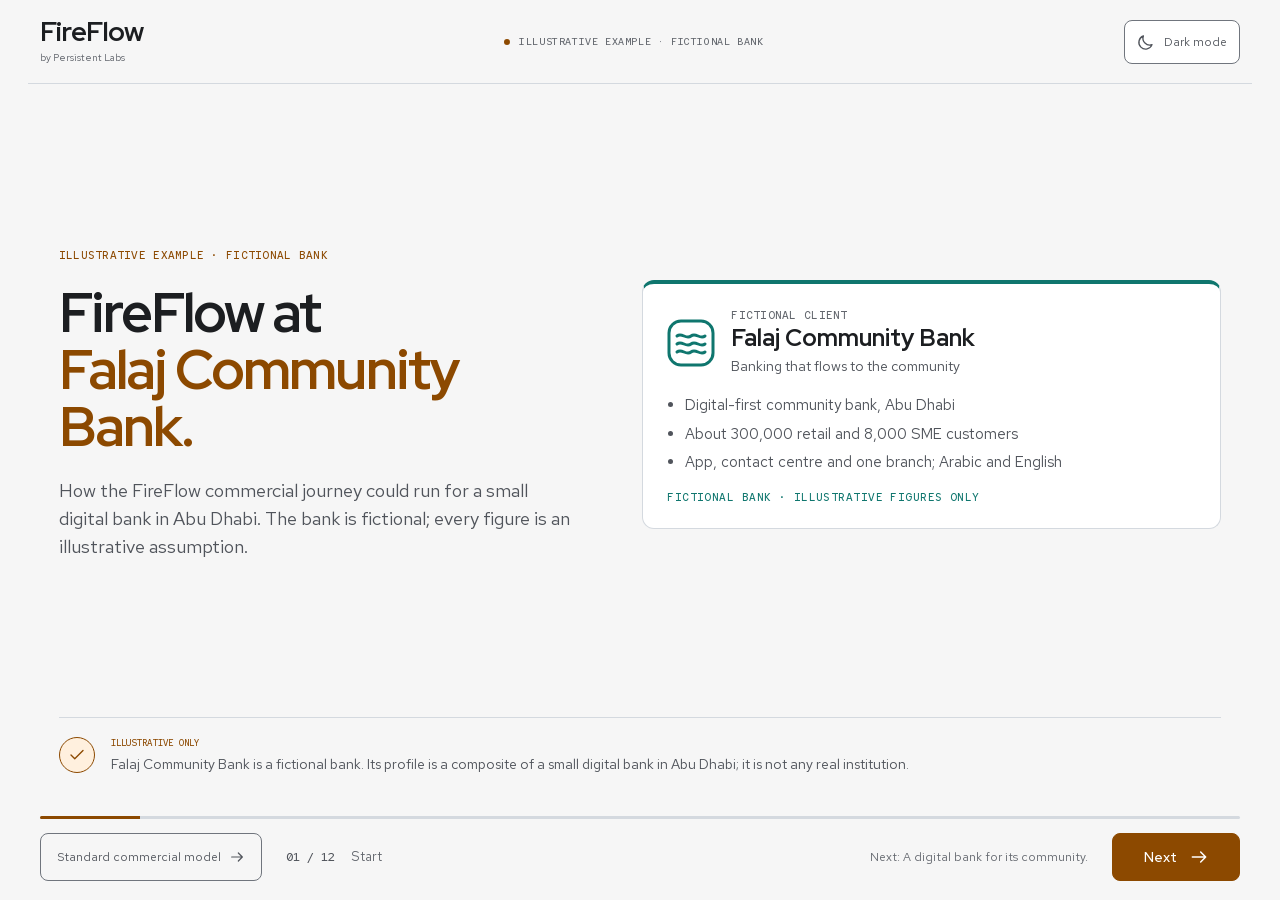
==== examples/falaj/index.html @ d9d565c1 "Add client-journey skill and fictional Falaj example - skills/fireflow-client-journey: builds a prop" ====
<!doctype html><html lang="en" data-theme="dark"><head><meta charset="utf-8"><meta name="viewport" content="width=device-width, initial-scale=1"><meta name="robots" content="noindex"><title>FireFlow | Illustrative example: Falaj Community Bank (fictional)</title><meta name="description" content="An illustrative FireFlow commercial journey for Falaj Community Bank, a fictional bank."><script>try{document.documentElement.dataset.theme=localStorage.getItem('fireflow-theme')||(matchMedia('(prefers-color-scheme:dark)').matches?'dark':'light')}catch(e){document.documentElement.dataset.theme='dark'}</script><style>@font-face{font-family:'Red Hat Text';src:url([data-uri]) format('woff2');font-weight:300 900;font-display:block}@font-face{font-family:'Red Hat Display';src:url([data-uri]) format('woff2');font-weight:300 900;font-display:block}@font-face{font-family:'Red Hat Mono';src:url([data-uri]) format('woff2');font-weight:300 900;font-display:block}/* ===========================================
   FIXED 16:9 STAGE: MANDATORY BASE STYLES
   Include this ENTIRE file in every presentation.
   Slides are authored at 1920×1080 and scaled as a whole.
   =========================================== */

/* 1. Lock the browser viewport */
html,
body {
    width: 100%;
    height: 100%;
    margin: 0;
    overflow: hidden;
    background: var(--stage-bg, #000);
}

/* 2. Full-window deck viewport */
.deck-viewport {
    position: fixed;
    inset: 0;
    overflow: hidden;
    background: var(--stage-bg, #000);
}

/* 3. Fixed 16:9 design canvas.
   JavaScript sets transform: translate(...) scale(...). */
.deck-stage {
    position: absolute;
    left: 0;
    top: 0;
    width: 1920px;
    height: 1080px;
    overflow: hidden;
    transform-origin: 0 0;
    background: var(--slide-bg, #fff);
}

/* 4. Slides stack inside the fixed stage.
   Content must be laid out at 1920×1080, not reflowed per device. */
.slide {
    position: absolute;
    inset: 0;
    width: 1920px;
    height: 1080px;
    overflow: hidden;
    display: block;
    visibility: hidden;
    opacity: 0;
    pointer-events: none;
    background: var(--slide-bg, #fff);
}

.slide.active,
.slide.visible {
    visibility: visible;
    opacity: 1;
    pointer-events: auto;
    z-index: 1;
}

/* 5. Keep media inside authored slide bounds */
img,
video,
canvas,
svg {
    max-width: 100%;
    max-height: 100%;
}

/* 6. Presentation chrome stays outside the slide design system */
.deck-controls {
    position: fixed;
    left: 50%;
    bottom: 22px;
    transform: translateX(-50%);
    z-index: 1000;
}

/* 7. Print one fixed-size slide per page */
@media print {
    html,
    body {
        width: 1920px;
        height: auto;
        overflow: visible;
        background: #fff;
    }

    .deck-viewport {
        position: static;
        overflow: visible;
        background: #fff;
    }

    .deck-stage {
        position: static;
        width: auto;
        height: auto;
        transform: none !important;
        background: none;
    }

    .slide {
        position: relative;
        display: block !important;
        visibility: visible !important;
        opacity: 1 !important;
        pointer-events: auto !important;
        width: 1920px;
        height: 1080px;
        break-after: page;
        page-break-after: always;
    }

    .slide:last-child {
        break-after: auto;
        page-break-after: auto;
    }

    .deck-controls {
        display: none !important;
    }
}

/* 8. Reduced motion */
@media (prefers-reduced-motion: reduce) {
    *,
    *::before,
    *::after {
        animation-duration: 0.01ms !important;
        transition-duration: 0.2s !important;
    }
}
/* === Brand tokens: FireFlow orange, Red Hat typography, quiet maker endorsement === */
:root{--bg:#1C1E21;--panel:#25292D;--text:#F6F6F6;--secondary:#CBCDD0;--muted:#A8ADB4;--border:#454B52;--control:#858B94;--orange:#FFB45B;--orange-bg:#3B2C20;--sky:#8ECFFB;--sky-bg:#202F3C;--mint:#A0E7D1;--mint-bg:#20372F;--violet:#D0BDF4;--violet-bg:#322A40;--gold:#FBD78E;--gold-bg:#383222;--accent:#F7931A;--accent-ink:#1C1E21;--stage-bg:var(--bg);--slide-bg:var(--bg);color-scheme:dark}
:root[data-theme=light]{--bg:#F6F6F6;--panel:#FFFFFF;--text:#1C1E21;--secondary:#50545B;--muted:#62666D;--border:#D4D9DF;--control:#70757D;--orange:#8C4900;--orange-bg:#FFF0DE;--sky:#215F8B;--sky-bg:#EAF4FB;--mint:#245D4C;--mint-bg:#E5F4ED;--violet:#6544A2;--violet-bg:#F1EBFA;--gold:#76580D;--gold-bg:#FFF5E6;--accent:#8C4900;--accent-ink:#FFFFFF;color-scheme:light}
.orange{--tone:var(--orange);--tint:var(--orange-bg)}.sky{--tone:var(--sky);--tint:var(--sky-bg)}.mint{--tone:var(--mint);--tint:var(--mint-bg)}.violet{--tone:var(--violet);--tint:var(--violet-bg)}.gold{--tone:var(--gold);--tint:var(--gold-bg)}
*{box-sizing:border-box}body{color:var(--text);font:400 18px/1.5 'Red Hat Text',sans-serif}button,a{-webkit-tap-highlight-color:transparent;touch-action:manipulation}button{font:inherit;cursor:pointer}button:disabled{cursor:default;opacity:.35}a{color:inherit;text-decoration:none}h1,p{margin:0}button:focus-visible,a:focus-visible{outline:3px solid var(--accent);outline-offset:4px}h1:focus{outline:none}h1{font:700 clamp(38px,4.3vw,68px)/1.04 'Red Hat Display';letter-spacing:-.035em}h1 em{font-style:normal;color:var(--tone)}.icon{width:24px;height:24px;fill:none;stroke:currentColor;stroke-width:1.8;stroke-linecap:round;stroke-linejoin:round;display:block;flex:none}
/* === Responsive stage: owner request overrides the skill's fixed 16:9 canvas.
   A portrait layout keeps mobile text readable; every screen still fits the viewport. === */
.deck-viewport{height:100vh;height:100dvh;display:grid;grid-template-rows:84px minmax(0,1fr) 92px;padding:0 max(28px,env(safe-area-inset-right)) 0 max(28px,env(safe-area-inset-left))}
.deck-stage{position:relative;width:100%;height:100%;max-width:1456px;justify-self:center;transform:none;background:var(--bg);overflow:hidden}
.slide{width:100%;height:100%;background:var(--bg);transition:opacity 180ms ease;overflow:hidden}
.slide-content{height:100%;padding:clamp(20px,3.8vh,44px) clamp(12px,2.4vw,38px);display:grid;grid-template-columns:1fr 1.12fr;grid-template-rows:minmax(0,1fr) auto;column-gap:clamp(30px,5.2vw,80px);row-gap:26px;align-items:center}
.copy,.visual{min-width:0}.eyebrow,.mini-label,.step-number,.service-number{font:500 11px/1.4 'Red Hat Mono';letter-spacing:.025em}.eyebrow{color:var(--tone);margin-bottom:20px}.lead{font-size:clamp(16px,1.45vw,21px);line-height:1.5;color:var(--secondary);margin-top:22px;max-width:530px}.visual{width:100%;display:flex;flex-direction:column;gap:22px}.mini-label{display:block;color:var(--muted)}
/* === Persistent presentation chrome: one primary action, clear position === */
.deck-header{width:100%;max-width:1456px;justify-self:center;display:flex;align-items:center;justify-content:space-between;gap:24px;border-bottom:1px solid var(--border);padding:0 12px}.brand{min-height:48px;display:flex;flex-direction:column;justify-content:center}.brand b{font:700 27px/1 'Red Hat Display';letter-spacing:-.03em}.brand span{font-size:10px;color:var(--muted);margin-top:5px}.header-centre{font:500 10px 'Red Hat Mono';letter-spacing:.06em;display:flex;align-items:center;gap:9px;color:var(--muted)}.draft-dot{width:6px;height:6px;border-radius:50%;background:var(--accent)}.theme-toggle{display:flex;gap:9px;align-items:center;justify-content:center;min-height:44px;padding:8px 12px;border:1px solid var(--control);border-radius:8px;background:var(--panel);color:var(--secondary);font-size:12px}.theme-toggle .icon{width:18px;height:18px}.deck-footer{max-width:1456px;width:100%;justify-self:center;align-self:stretch;padding:8px 12px max(12px,env(safe-area-inset-bottom))}.progress-track{width:100%;height:3px;background:var(--border);margin-bottom:14px;overflow:hidden;border-radius:2px}#progress-fill{display:block;height:100%;background:var(--accent);transition:width 180ms}.navigation{display:flex;align-items:center;gap:24px}.navigation button{display:flex;align-items:center;justify-content:center;gap:12px;min-height:48px;border-radius:8px;padding:10px 20px;font-size:14px;font-weight:500}.previous{border:1px solid var(--control);background:transparent;color:var(--secondary)}.previous .icon{transform:rotate(180deg);width:18px;height:18px}.next{border:1px solid var(--accent);background:var(--accent);color:var(--accent-ink);min-width:128px}.next .icon{width:20px;height:20px}.position{display:flex;align-items:center;gap:16px;white-space:nowrap}#position-number{font:500 12px 'Red Hat Mono';color:var(--secondary)}#chapter-name{font-size:13px;color:var(--muted)}.next-topic{margin-left:auto;color:var(--muted);font-size:12px}.gate-line{grid-column:1/-1;display:flex;align-items:center;gap:16px;border-top:1px solid var(--border);padding-top:19px}.gate-icon{width:36px;height:36px;display:grid;place-items:center;background:var(--tint);border:1px solid var(--tone);border-radius:50%;color:var(--tone);flex:none}.gate-icon .icon{width:18px;height:18px}.gate-line .mini-label{font-size:9px;color:var(--tone);margin-bottom:4px}.gate-line p{font-size:14px;line-height:1.45;color:var(--secondary)}
/* === Visual grammar: connected nodes, pricing, model routes and control gates === */
.route{display:flex;align-items:stretch;gap:0;width:100%}.flow-step{border:1px solid var(--tone);border-radius:8px;background:var(--tint);min-width:0;flex:1;padding:20px 16px;display:flex;flex-direction:column;justify-content:center;gap:9px}.step-number{color:var(--tone);font-size:10px}.step-number:empty{display:none}.flow-step b{font:700 20px/1.16 'Red Hat Display';letter-spacing:-.02em}.flow-step>span:last-child:not(.step-number){font-size:13px;line-height:1.4;color:var(--secondary)}.flow-arrow{display:flex;align-items:center;justify-content:center;width:28px;flex:none;color:var(--tone);padding:0 3px}.flow-arrow .icon{width:22px;height:22px}.workload-pair{display:flex;gap:24px;border-top:1px solid var(--border);margin-top:28px;padding-top:22px}.workload-pair p{flex:1;display:flex;flex-direction:column;gap:6px}.workload-pair b{color:var(--tone);font:500 14px 'Red Hat Mono'}.workload-pair span{font-size:14px;color:var(--secondary)}.price-panel{border:1px solid var(--tone);border-radius:16px;padding:28px;background:var(--tint)}.price-panel .mini-label{color:var(--tone)}.amount{font:700 clamp(38px,4.7vw,70px)/1.05 'Red Hat Display';letter-spacing:-.035em;color:var(--text);white-space:nowrap;margin:17px 0}.amount>span{font:400 18px 'Red Hat Text';letter-spacing:0;margin-left:4px;color:var(--secondary)}.price-detail{font-size:15px;color:var(--secondary);line-height:1.5;max-width:500px}.mini-flow .flow-step{background:var(--panel);border-color:var(--border);padding:14px 12px}.mini-flow .flow-step b{font-size:15px}.fee-note{border-left:3px solid var(--tone);padding-left:17px;display:flex;flex-direction:column;gap:7px}.fee-note b{font-size:17px;font-weight:500}.fee-note span{font-size:14px;color:var(--secondary);line-height:1.45}.control-list{display:grid;gap:12px}.control-list>div{display:flex;gap:20px;align-items:center;padding:20px 24px;border:1px solid var(--border);border-radius:8px;background:var(--panel)}.control-list .icon{width:30px;height:30px;color:var(--tone)}.control-list span{display:flex;flex-direction:column;gap:5px}.control-list b{font:700 22px/1.1 'Red Hat Display'}.control-list small{font-size:14px;color:var(--secondary)}.ownership-split{display:grid;grid-template-columns:1fr 1fr;gap:24px}.ownership-split p{font-size:14px;line-height:1.5;color:var(--secondary)}.ownership-split b{display:block;margin-bottom:5px;color:var(--text);font-weight:500}.model-route .flow-step{padding:16px}.model-route .flow-step b{font-size:19px}.model-choice{display:grid;grid-template-columns:1fr 1fr;gap:20px}.model-choice .price-panel{padding:24px}.model-choice .amount{font-size:74px}.choice-origin{display:flex;gap:10px;align-items:center;justify-content:center;color:var(--secondary);font-size:16px}.choice-origin .icon{color:var(--tone)}.invoice{display:grid;grid-template-columns:1fr auto 1fr;gap:20px;align-items:center;border:1px solid var(--border);background:var(--panel);border-radius:16px;padding:28px}.invoice>div{display:flex;flex-direction:column;gap:10px}.invoice span{font-size:14px;color:var(--secondary)}.invoice b{font:700 25px/1.15 'Red Hat Display'}.invoice .math-sign{font:400 30px 'Red Hat Mono';color:var(--tone)}.invoice .invoice-total{grid-column:1/-1;border-top:1px solid var(--border);padding-top:22px;color:var(--tone);display:flex;flex-direction:row;justify-content:space-between;gap:18px;align-items:center}.invoice-total b{font-size:21px}.visual-note{font-size:14px;color:var(--secondary);line-height:1.5}.formula{background:var(--tint);border:1px solid var(--tone);border-radius:16px;padding:24px 28px;display:flex;flex-direction:column;gap:14px}.formula>div{display:flex;align-items:center;gap:14px;font:400 17px/1.3 'Red Hat Mono'}.formula>div:first-child{justify-content:space-between;gap:16px}.formula b{font-weight:500}.formula>div>span{color:var(--tone)}.formula .formula-result{border-top:1px solid var(--tone);padding-top:17px;color:var(--tone)}.service-list{display:flex;flex-direction:column;gap:14px}.service-list>div{display:flex;align-items:flex-start;gap:18px;border:1px solid var(--border);border-radius:8px;padding:20px;background:var(--panel)}.service-number{color:var(--tone);padding-top:4px}.service-list p{display:flex;flex-direction:column;gap:6px}.service-list b{font:700 20px/1.1 'Red Hat Display'}.service-list p>span{font-size:14px;line-height:1.4;color:var(--secondary)}.return-path{display:flex;gap:10px;align-items:center;justify-content:center;color:var(--mint);margin-top:20px;font-size:13px}.return-path .icon{transform:rotate(180deg);width:18px;height:18px}
/* === Final screen: summary and clearly labelled full-document destinations === */
.summary-grid{display:grid;grid-template-columns:repeat(2,minmax(0,1fr));gap:14px}.summary-grid>div{min-width:0;border:1px solid var(--border);border-top:3px solid var(--tone);border-radius:8px;background:var(--panel);padding:20px;display:flex;flex-direction:column;gap:10px}.summary-grid>div>span{font:500 11px/1.3 'Red Hat Mono';color:var(--tone)}.summary-grid b{font:700 clamp(24px,2.55vw,40px)/1.05 'Red Hat Display';white-space:nowrap;letter-spacing:-.03em}.summary-grid small{font:400 12px/1.45 'Red Hat Text';color:var(--secondary);letter-spacing:0}.summary-grid b small{font-size:14px}.overview-links{display:flex;align-items:center;flex-wrap:wrap;gap:10px 18px}.overview-links a{display:flex;align-items:center;gap:8px;min-height:44px;font-size:12px;color:var(--secondary)}.overview-links .icon{width:17px;height:17px}.overview-links .primary-link{background:var(--accent);color:var(--accent-ink);padding:10px 16px;border-radius:8px;font-weight:500}.sr-only{position:absolute;width:1px;height:1px;clip-path:inset(50%);overflow:hidden;white-space:nowrap}.no-script{position:fixed;inset:0;background:var(--bg);z-index:100;display:grid;place-content:center;gap:20px;padding:24px}.no-script a{text-decoration:underline}
/* === Portrait phone/tablet layouts: same sequence, readable type, no scrolling === */
@media(max-width:1000px) and (orientation:portrait){
 .deck-viewport{grid-template-rows:66px minmax(0,1fr) 82px;padding-inline:20px}.deck-header{padding:0}.header-centre{display:none}.brand b{font-size:25px}.theme-toggle{width:44px;padding:10px}.theme-toggle span{display:none}.deck-footer{padding:8px 0 max(10px,env(safe-area-inset-bottom))}.navigation{gap:12px}.navigation button{min-height:46px;padding:9px 14px}.next{min-width:102px}.previous span{display:none}.previous{width:46px}.position{flex:1;justify-content:center;flex-direction:column;gap:2px}#position-number{font-size:11px}#chapter-name{font-size:11px}.next-topic{display:none}.progress-track{margin-bottom:10px}.slide-content{padding:24px 0 18px;grid-template-columns:1fr;grid-template-rows:auto minmax(0,1fr) auto;gap:18px;align-items:center}.copy{align-self:start}.eyebrow{font-size:10px;margin-bottom:12px}h1{font-size:clamp(31px,7.7vw,48px);line-height:1.06}.lead{font-size:15px;line-height:1.45;margin-top:14px;max-width:580px}.visual{gap:15px;align-self:center}.gate-line{padding-top:12px;gap:10px}.gate-icon{width:28px;height:28px}.gate-icon .icon{width:15px;height:15px}.gate-line .mini-label{font-size:8px;margin-bottom:3px}.gate-line p{font-size:11px;line-height:1.4}.flow-step{padding:16px 10px;gap:7px}.flow-step b{font-size:17px;line-height:1.1}.flow-step>span:last-child:not(.step-number){font-size:11px;line-height:1.4}.step-number{font-size:9px}.flow-arrow{width:20px;padding:0 1px}.flow-arrow .icon{width:18px;height:18px}.workload-pair{margin-top:18px;padding-top:15px;gap:20px}.workload-pair b{font-size:12px}.workload-pair span{font-size:12px}.price-panel{padding:22px;border-radius:12px}.price-panel .mini-label{font-size:10px}.amount{font-size:46px;margin:14px 0}.amount>span{font-size:15px}.price-detail{font-size:13px;line-height:1.45}.mini-flow .flow-step{padding:10px 8px}.mini-flow .flow-step b{font-size:12px}.fee-note{padding-left:12px;gap:5px}.fee-note b{font-size:14px}.fee-note span{font-size:12px}.control-list{gap:10px}.control-list>div{padding:15px 18px;gap:15px}.control-list .icon{width:24px;height:24px}.control-list b{font-size:19px}.control-list small{font-size:12px}.ownership-split{gap:18px}.ownership-split p{font-size:12px;line-height:1.4}.model-route .flow-step{padding:14px}.model-route .flow-step b{font-size:17px}.model-choice{gap:12px}.model-choice .price-panel{padding:20px 15px}.model-choice .amount{font-size:56px}.model-choice .price-detail{font-size:12px}.choice-origin{font-size:14px}.invoice{padding:20px;gap:16px}.invoice span{font-size:12px}.invoice b{font-size:21px}.invoice .invoice-total{padding-top:16px;gap:10px}.invoice-total b{font-size:17px}.visual-note{font-size:12px;line-height:1.45}.formula{padding:20px;gap:14px}.formula>div{font-size:14px;gap:10px}.formula .formula-result{padding-top:14px}.service-list{gap:10px}.service-list>div{padding:14px;gap:12px}.service-list b{font-size:17px}.service-list p>span{font-size:12px}.service-list p{gap:5px}.service-number{font-size:10px}.project-route .flow-step{padding:15px 9px}.project-route .flow-step b{font-size:15px}.return-path{font-size:11px;margin-top:14px;gap:8px}.summary-grid{gap:10px}.summary-grid>div{padding:14px;gap:7px}.summary-grid>div>span{font-size:9px}.summary-grid b{font-size:26px}.summary-grid small{font-size:10px}.summary-grid b small{font-size:11px}.overview-links{gap:4px 18px}.overview-links .primary-link{width:100%;justify-content:center}.overview-links>a{font-size:12px}.summary-slide .lead{font-size:14px}.summary-slide .visual{gap:12px}
}
/* === Small phones: reduce decoration and spacing, keep every core point visible === */
@media(max-width:1000px) and (orientation:portrait) and (max-height:700px){
 .deck-viewport{grid-template-rows:58px minmax(0,1fr) 74px;padding-inline:18px}.brand b{font-size:23px}.brand span{font-size:9px}.slide-content{padding:14px 0 12px;gap:12px}.eyebrow{font-size:9px;margin-bottom:8px}h1{font-size:32px}.lead{font-size:14px;margin-top:10px;line-height:1.4}.visual{gap:12px}.gate-line{padding-top:9px}.gate-icon{display:none}.gate-line p{font-size:10px}.navigation button{min-height:44px;padding:8px 12px}.previous{width:44px}.flow-step{padding:12px 9px;gap:6px}.flow-step b{font-size:15px}.flow-step>span:last-child:not(.step-number){font-size:10px}.workload-pair{margin-top:14px;padding-top:12px}.workload-pair span{font-size:11px}.price-panel{padding:16px}.amount{font-size:39px;margin:10px 0}.amount>span{font-size:13px}.price-detail{font-size:12px}.mini-flow .flow-step{padding:8px 6px}.mini-flow .flow-step b{font-size:11px}.control-list>div{padding:12px 14px}.control-list b{font-size:17px}.control-list small{font-size:11px}.ownership-split p{font-size:11px}.model-route .flow-step{padding:12px}.model-choice .price-panel{padding:16px 12px}.model-choice .amount{font-size:48px}.choice-origin{font-size:12px}.invoice{padding:16px}.invoice b{font-size:19px}.invoice-total b{font-size:16px}.formula{padding:16px;gap:10px}.formula>div{font-size:12px}.formula .formula-result{padding-top:12px}.visual-note{font-size:11px}.service-list{gap:8px}.service-list>div{padding:11px 12px;gap:10px}.service-list b{font-size:15px}.service-list p>span{font-size:11px}.project-route .flow-step{padding:12px 8px}.project-route .flow-step b{font-size:14px}.summary-grid>div{padding:11px;gap:6px}.summary-grid b{font-size:23px}.summary-grid small{font-size:9px}.summary-grid>div>span{font-size:8px}.summary-slide .lead{font-size:12px}.summary-slide .visual{gap:9px}.overview-links{gap:0 14px}.overview-links a{font-size:11px;min-height:44px}.overview-links .primary-link{min-height:44px;padding:8px 12px}.summary-slide .gate-line p{font-size:9px}
}
/* === Low-height laptops and landscape phones retain the side-by-side composition === */
@media(min-width:1001px) and (max-height:700px), (orientation:landscape) and (max-height:540px){
 .deck-viewport{grid-template-rows:64px minmax(0,1fr) 78px;padding-inline:24px}.slide-content{padding:18px 12px;column-gap:34px;row-gap:16px}h1{font-size:42px}.eyebrow{margin-bottom:13px;font-size:10px}.lead{font-size:16px;margin-top:16px}.visual{gap:16px}.flow-step{padding:15px 12px;gap:6px}.flow-step b{font-size:18px}.flow-step>span:last-child:not(.step-number){font-size:12px}.price-panel{padding:20px}.amount{font-size:52px;margin:14px 0}.price-detail{font-size:13px}.control-list>div{padding:15px 20px}.control-list b{font-size:19px}.service-list>div{padding:15px}.service-list b{font-size:18px}.service-list p>span{font-size:13px}.formula{padding:20px;gap:12px}.formula>div{font-size:15px}.summary-grid>div{padding:15px;gap:7px}.summary-grid b{font-size:29px}.summary-grid>div>span{font-size:10px}.summary-grid small{font-size:11px}.overview-links{gap:4px 16px}.gate-line{padding-top:13px}.gate-line p{font-size:12px}.gate-icon{width:28px;height:28px}.gate-icon .icon{width:15px;height:15px}.next-topic{font-size:11px}
}
@media(orientation:landscape) and (max-height:540px){
 .deck-viewport{grid-template-rows:50px minmax(0,1fr) 64px;padding-inline:20px}.deck-header{padding:0}.brand b{font-size:22px}.brand span{font-size:8px}.header-centre{font-size:8px}.theme-toggle{min-height:44px;padding:8px;font-size:11px}.slide-content{padding:12px 0;column-gap:24px;row-gap:8px;grid-template-columns:.9fr 1.1fr}.eyebrow{font-size:8px;margin-bottom:8px}h1{font-size:30px}.lead{font-size:13px;margin-top:10px;line-height:1.4}.visual{gap:10px}.gate-line{padding-top:8px;gap:8px}.gate-icon{display:none}.gate-line .mini-label{font-size:7px;margin-bottom:1px}.gate-line p{font-size:10px}.deck-footer{padding:4px 0 8px}.progress-track{margin-bottom:7px;height:2px}.navigation{gap:14px}.navigation button{min-height:44px;padding:8px 14px;font-size:12px}.next{min-width:100px}.position{gap:12px}#position-number{font-size:10px}#chapter-name{font-size:11px}.next-topic{display:none}.next{margin-left:auto}.flow-step{padding:10px 9px;gap:5px}.flow-step b{font-size:14px}.flow-step>span:last-child:not(.step-number){font-size:10px}.step-number{font-size:8px}.flow-arrow{width:20px}.flow-arrow .icon{width:18px;height:18px}.workload-pair{margin-top:12px;padding-top:10px;gap:12px}.workload-pair p{gap:3px}.workload-pair b{font-size:11px}.workload-pair span{font-size:11px}.price-panel{padding:14px}.price-panel .mini-label{font-size:8px}.amount{font-size:36px;margin:9px 0}.amount>span{font-size:12px}.price-detail{font-size:11px;line-height:1.35}.mini-flow .flow-step{padding:8px}.mini-flow .flow-step b{font-size:10px}.fee-note{padding-left:10px;gap:4px}.fee-note b{font-size:12px}.fee-note span{font-size:10px}.control-list{gap:7px}.control-list>div{padding:10px 14px;gap:12px}.control-list .icon{width:20px;height:20px}.control-list b{font-size:15px}.control-list span{gap:3px}.control-list small{font-size:10px}.ownership-split{gap:12px}.ownership-split p{font-size:10px;line-height:1.35}.ownership-split b{margin-bottom:3px}.model-route .flow-step{padding:10px}.model-route .flow-step b{font-size:13px}.model-choice{gap:12px}.model-choice .price-panel{padding:14px}.model-choice .amount{font-size:40px}.choice-origin{font-size:12px}.choice-origin .icon{width:18px;height:18px}.invoice{padding:14px;gap:12px}.invoice span{font-size:10px}.invoice b{font-size:18px}.invoice .invoice-total{padding-top:12px}.invoice-total b{font-size:14px}.visual-note{font-size:10px;line-height:1.4}.formula{padding:12px 16px;gap:8px}.formula>div{font-size:11px}.formula .formula-result{padding-top:9px}.service-list{gap:7px}.service-list>div{padding:10px 12px;gap:10px}.service-list p{gap:4px}.service-list b{font-size:14px}.service-list p>span{font-size:10px}.service-number{font-size:9px}.project-route .flow-step b{font-size:13px}.return-path{font-size:10px;margin-top:10px}.summary-grid{gap:8px}.summary-grid>div{padding:10px;gap:5px}.summary-grid>div>span{font-size:8px}.summary-grid b{font-size:23px}.summary-grid small{font-size:9px;line-height:1.35}.summary-grid b small{font-size:10px}.overview-links{gap:0 14px}.overview-links a{font-size:10px}.overview-links .primary-link{padding:8px 10px}.summary-slide .visual{gap:6px}.summary-slide .gate-line p{font-size:9px}
}
@media(prefers-reduced-motion:reduce){*,*:before,*:after{animation:none!important;transition:none!important}}
/* === Printing uses readable full slides; the final screen also links the one-page PDF === */
@media print{@page{size:landscape;margin:0}.deck-header,.deck-footer{display:none}.deck-viewport{display:block;height:auto;padding:0}.deck-stage{max-width:none;width:100%;height:auto;overflow:visible}.slide{width:1122px;height:793px;overflow:hidden;background:#F6F6F6;color:#1C1E21}.slide-content{padding:50px}*{-webkit-print-color-adjust:exact;print-color-adjust:exact}}

/* Final summary remains compact on small screens; repeated explanations stay in earlier screens and the full view. */
@media(max-width:1000px) and (orientation:portrait){.summary-grid b{font-size:23px}.summary-grid b small{display:block;font-size:10px;margin-top:3px}}
@media(max-width:1000px) and (orientation:portrait) and (max-height:700px){.summary-grid b{font-size:20px}.summary-slide .lead{display:none}.summary-slide .slide-content{padding:10px 0 8px;gap:8px}.summary-slide h1{font-size:28px}.summary-grid>div{padding:9px;gap:5px}.summary-grid>div>small{font-size:9px}.summary-grid b small{font-size:9px}.summary-slide .eyebrow{font-size:8px}.summary-slide .gate-line{padding-top:7px}}
@media(max-width:350px) and (orientation:portrait){.control-list{gap:8px}.control-list>div{padding:10px 12px}.control-list b{font-size:16px}.control-list small{font-size:10px}.service-list>div{padding:9px 10px}.service-list{gap:6px}.service-list b{font-size:14px}.service-list p>span{font-size:10px}.service-list p{gap:3px}#uio .price-panel{padding:13px}#uio .amount{font-size:34px;margin:8px 0}#uio .price-detail{font-size:11px}#uio .model-route .flow-step{padding:10px}#uio .model-route .flow-step b{font-size:14px}}
@media(orientation:landscape) and (max-height:540px){.summary-grid b{font-size:20px}.summary-grid>div>small{display:none}.summary-grid>div{padding:10px}.summary-grid b small{font-size:10px}.overview-links .primary-link{width:100%;justify-content:center}.summary-slide .visual{gap:4px}}
@media print{:root{--bg:#F6F6F6;--panel:#FFFFFF;--text:#1C1E21;--secondary:#50545B;--muted:#62666D;--border:#D4D9DF;--orange:#8C4900;--orange-bg:#FFF0DE;--sky:#215F8B;--sky-bg:#EAF4FB;--mint:#245D4C;--mint-bg:#E5F4ED;--violet:#6544A2;--violet-bg:#F1EBFA;--gold:#76580D;--gold-bg:#FFF5E6;--accent:#8C4900;--accent-ink:#FFFFFF}}

.next.restart{background:transparent;color:var(--secondary);border-color:var(--control)}
@media(max-width:1000px) and (orientation:portrait) and (max-height:600px){.summary-grid>div>small{display:none}}

@media(orientation:landscape) and (max-height:540px){.summary-grid>div{padding:7px 10px;gap:4px}}

/* Optional overview shortcut shares the first screen's navigation row. */
.skip-overview{display:none;align-items:center;justify-content:center;gap:8px;min-height:48px;padding:10px 16px;border:1px solid var(--control);border-radius:8px;color:var(--secondary);font-size:12px;white-space:nowrap}
.skip-overview .icon{width:16px;height:16px}
.is-start .skip-overview{display:inline-flex}.is-start #previous{display:none}
@media(max-width:1000px) and (orientation:portrait){.skip-overview{min-height:44px;padding:8px 10px;font-size:11px}.is-start .position{display:none}.is-start .next{margin-left:auto}}
@media(orientation:landscape) and (max-height:540px){.skip-overview{min-height:44px;padding:8px 12px;font-size:11px}}

/* Compare model prices on matching baselines; center the worked invoice. */
.model-choice .price-panel{display:grid;grid-template-rows:auto auto 1fr;text-align:center;align-items:center}
.model-choice .mini-label{min-height:2.8em;display:flex;align-items:center;justify-content:center}
.model-choice .price-detail{align-self:start;margin-inline:auto}
.invoice{grid-template-columns:minmax(0,1fr) auto minmax(0,1fr);text-align:center}
.invoice>div:not(.invoice-total){align-self:stretch;align-items:center;justify-content:flex-end}
.invoice .math-sign{justify-self:center}
.invoice .invoice-total{flex-direction:column;justify-content:center;gap:8px}
.invoice .invoice-total b{font-size:32px}
@media(max-width:1000px) and (orientation:portrait){.invoice .invoice-total b{font-size:28px}}
@media(orientation:landscape) and (max-height:540px){.invoice .invoice-total{gap:4px}.invoice .invoice-total b{font-size:22px}}
@media(max-width:1000px) and (orientation:portrait) and (max-height:600px){
 #bpo .choice-origin{display:none}
 #bpo .model-choice .price-panel{padding:12px 10px}
 #bpo .model-choice .amount{margin:8px 0}
 #billing .slide-content{gap:8px}
 #billing .invoice{padding:12px;gap:10px}
 #billing .invoice>div:not(.invoice-total){gap:6px}
 #billing .invoice .invoice-total{flex-direction:row;gap:12px;padding-top:10px}
 #billing .invoice .invoice-total b{font-size:24px}
}
:root,[data-theme="light"]{--client:#0F766E}[data-theme="dark"]{--client:#5EEAD4}
.client-card{border:1px solid var(--border);border-top:4px solid var(--client);border-radius:12px;background:var(--panel);padding:24px;display:flex;flex-direction:column;gap:16px}
.client-head{display:flex;gap:16px;align-items:center}
.client-mark{width:48px;height:48px;color:var(--client);flex:none}
.client-logo{display:flex;align-items:center;flex:0 0 auto}
.client-logo img{display:block;height:44px;width:auto;max-width:220px;object-fit:contain}
.client-logo.plate{background:#fff;border-radius:8px;padding:6px 10px}
.client-head:has(.client-logo){flex-wrap:wrap}
[data-theme="dark"] .logo-on-light,[data-theme="light"] .logo-on-dark{display:none}
.client-head b{display:block;font:700 24px/1.15 'Red Hat Display';color:var(--text)}
.client-tagline{font-size:14px;color:var(--secondary)}
.client-card ul{margin:0;padding-left:18px;display:grid;gap:6px;font-size:15px;color:var(--secondary)}
.client-flag{font:500 11px/1.3 'Red Hat Mono';letter-spacing:.04em;text-transform:uppercase;color:var(--client)}
.service-list p{flex:1;min-width:0}.service-list p>span.addon-head{display:flex;flex-wrap:wrap;justify-content:space-between;align-items:baseline;gap:4px 12px;color:inherit}
.addon-rate{font:500 11px/1.3 'Red Hat Mono';color:var(--tone);white-space:nowrap}
#addons .service-list{gap:10px}#addons .service-list>div{padding:13px 18px}#addons .service-list p{gap:4px}
@media(max-width:1000px) and (orientation:portrait){#addons .service-list>div{padding:10px 12px}#addons .service-list{gap:8px}}
@media(min-width:1001px) and (max-height:800px){#addons .service-list>div{padding:10px 16px}#addons .service-list p>span:not(.addon-head){font-size:13px}}
.cost-table{width:100%;border-collapse:collapse;background:var(--panel);border:1px solid var(--border);border-radius:8px;overflow:hidden;font-size:15px}
.cost-table th,.cost-table td{padding:12px 14px;text-align:right;border-bottom:1px solid var(--border);color:var(--text)}
.cost-table th:first-child{text-align:left}
.cost-table thead th{font:500 11px/1.3 'Red Hat Mono';text-transform:uppercase;color:var(--secondary)}
.cost-table tbody th{font-weight:500}
.cost-table tfoot th,.cost-table tfoot td{font-weight:700;border-bottom:0}
.example-flag{color:var(--client)}
@media(max-width:1000px) and (orientation:portrait){
 .client-card{padding:16px;gap:10px}.client-head b{font-size:19px}.client-card ul{font-size:13px}
 .cost-table{font-size:12px}.cost-table th,.cost-table td{padding:8px 6px}
}
@media(max-width:350px) and (orientation:portrait){.cost-table{font-size:11px}.cost-table th,.cost-table td{padding:6px 4px}}
@media(max-width:1000px) and (orientation:portrait) and (max-height:700px){
 .client-logo img{height:34px;max-width:170px}
 .client-card{padding:12px;gap:8px}.client-mark{width:36px;height:36px}.client-head b{font-size:17px}.client-card ul{font-size:11px;gap:3px}
 #addons .service-list p>span:not(.addon-head){display:none}#addons .service-list>div{padding:9px 12px}#addons .addon-rate{font-size:10px}
 .cost-table th,.cost-table td{padding:6px 5px}
}
@media(max-width:1000px) and (orientation:portrait) and (max-height:600px){
 .client-card ul,.client-tagline{display:none}#intro .lead{font-size:13px}
 .lead{font-size:13px;margin-top:8px}h1{font-size:29px}
 .control-list>div{padding:9px 12px;gap:14px}.control-list .icon{width:24px;height:24px}.control-list b{font-size:15px}.control-list small{font-size:10px}
 #operate .ownership-split{display:none}
 .cost-table th:nth-child(2),.cost-table td:nth-child(2){display:none}
 #use-cases .service-list p>span{font-size:10px}
}
@media(orientation:landscape) and (max-height:540px){
 .client-logo img{height:28px;max-width:150px}
 .client-card{padding:10px;gap:6px}.client-card ul,.client-tagline{display:none}.client-mark{width:32px;height:32px}.client-head b{font-size:16px}
 .cost-table{font-size:11px}.cost-table th,.cost-table td{padding:4px 8px}.cost-table th:nth-child(2),.cost-table td:nth-child(2){display:none}
 .service-list p>span:not(.addon-head),.control-list small{display:none}.service-list>div,.control-list>div{padding:8px 12px}#addons .addon-rate{font-size:10px}#addons .service-list{gap:5px}#addons .service-list>div{padding:5px 12px}#addons .service-list b{font-size:14px}
 #operate .ownership-split{display:none}
}
@media(orientation:landscape) and (max-height:360px){
 .lead,.fee-note span,.price-detail,.client-flag{display:none}h1{font-size:24px}.eyebrow{margin-bottom:4px}
 .amount{font-size:30px;margin:4px 0}.price-panel{padding:10px 14px}.fee-note{padding-top:4px}
 .flow-step{padding:6px 8px}.flow-step>span:last-child:not(.step-number){display:none}
 .summary-grid>div{padding:7px;gap:3px}.summary-grid b{font-size:18px}.summary-grid small{display:none}
 .overview-links a{min-height:36px}.cost-table th,.cost-table td{padding:3px 8px}
 .service-list{gap:6px}.service-list>div{padding:6px 10px}.service-list b{font-size:14px}
 .cost-table thead{display:none}#addons .service-list{gap:3px}#addons .service-list>div{padding:3px 10px}#addons .service-list b{font-size:12px}#addons .addon-rate{font-size:9px}
 #year-one .overview-links{display:none}.summary-grid b{font-size:16px}
}
</style></head><body><svg xmlns="http://www.w3.org/2000/svg" style="position:absolute;width:0;height:0;overflow:hidden" aria-hidden="true"><defs>
<symbol id="arrow" viewBox="0 0 24 24"><path d="M4 12h16m-6-6 6 6-6 6"/></symbol>
<symbol id="sun" viewBox="0 0 24 24"><circle cx="12" cy="12" r="4"/><path d="M12 2v2m0 16v2M2 12h2m16 0h2M5 5l1.5 1.5m11 11L19 19M5 19l1.5-1.5m11-11L19 5"/></symbol>
<symbol id="moon" viewBox="0 0 24 24"><path d="M20 15.5A9 9 0 0 1 8.5 4 9 9 0 1 0 20 15.5Z"/></symbol>
<symbol id="download" viewBox="0 0 24 24"><path d="M12 3v12m-5-5 5 5 5-5M4 16v5h16v-5"/></symbol>
<symbol id="message" viewBox="0 0 24 24"><path d="M4 4h16v12H9l-5 4V4Z"/><path d="M8 8h8m-8 4h5"/></symbol>
<symbol id="layers" viewBox="0 0 24 24"><path d="m12 3 9 5-9 5-9-5 9-5Zm-9 9 9 5 9-5m-18 5 9 5 9-5"/></symbol>
<symbol id="connect" viewBox="0 0 24 24"><rect x="2" y="3" width="7" height="7" rx="1"/><rect x="15" y="14" width="7" height="7" rx="1"/><path d="M9 6h6a3 3 0 0 1 3 3v5M6 10v5a3 3 0 0 0 3 3h6"/></symbol>
<symbol id="shield" viewBox="0 0 24 24"><path d="m12 2 8 3v6c0 5-4 9-8 11-4-2-8-6-8-11V5l8-3Z"/><path d="m8 12 3 3 5-6"/></symbol>
<symbol id="launch" viewBox="0 0 24 24"><path d="M14 4h6v6m0-6L9 15M10 4H4v16h16v-6"/></symbol>
<symbol id="activity" viewBox="0 0 24 24"><path d="M2 12h5l3-8 4 16 3-8h5"/></symbol>
<symbol id="branch" viewBox="0 0 24 24"><path d="M7 5v10a4 4 0 0 0 4 4h6M7 10h6a4 4 0 0 0 4-4"/><circle cx="7" cy="4" r="2"/><circle cx="17" cy="4" r="2"/><circle cx="18" cy="19" r="2"/></symbol>
<symbol id="scope" viewBox="0 0 24 24"><path d="M8 3H3v5m13-5h5v5M3 16v5h5m13-5v5h-5"/><circle cx="12" cy="12" r="4"/></symbol>
<symbol id="code" viewBox="0 0 24 24"><path d="m8 6-6 6 6 6m8-12 6 6-6 6M14 3l-4 18"/></symbol>
<symbol id="check" viewBox="0 0 24 24"><path d="m4 12 5 5L20 6"/></symbol>
</defs></svg><div class="deck-viewport"><header class="deck-header"><a class="brand" href="#intro" aria-label="FireFlow: return to the first screen"><b>FireFlow</b><span>by Persistent Labs</span></a><div class="header-centre"><span class="draft-dot"></span>ILLUSTRATIVE EXAMPLE · FICTIONAL BANK</div><button class="theme-toggle" id="theme-toggle" type="button" aria-label="Switch to light mode"><svg class="icon" aria-hidden="true"><use href="#sun"/></svg><span>Light mode</span></button></header><main class="deck-stage" id="deck-stage" aria-label="FireFlow | Illustrative example: Falaj Community Bank (fictional)"><section class="slide orange intro-slide" id="intro" aria-labelledby="title-intro"><div class="slide-content"><div class="copy"><p class="eyebrow">ILLUSTRATIVE EXAMPLE · FICTIONAL BANK</p><h1 id="title-intro" tabindex="-1">FireFlow at<br><em>Falaj Community Bank.</em></h1><p class="lead">How the FireFlow commercial journey could run for a small digital bank in Abu Dhabi. The bank is fictional; every figure is an illustrative assumption.</p></div><div class="visual"><div class="client-card"><div class="client-head"><svg class="client-mark" viewBox="0 0 48 48" role="img" aria-label="Fictional bank mark"><rect x="2" y="2" width="44" height="44" rx="12" fill="none" stroke="currentColor" stroke-width="3"/><path d="M10 17c5-4 9 4 14 0s9 4 14 0M10 25c5-4 9 4 14 0s9 4 14 0M10 33c5-4 9 4 14 0s9 4 14 0" fill="none" stroke="currentColor" stroke-width="3" stroke-linecap="round"/></svg><div><p class="mini-label">FICTIONAL CLIENT</p><b>Falaj Community Bank</b><span class="client-tagline">Banking that flows to the community</span></div></div><ul><li>Digital-first community bank, Abu Dhabi</li><li>About 300,000 retail and 8,000 SME customers</li><li>App, contact centre and one branch; Arabic and English</li></ul><p class="client-flag">Fictional bank · illustrative figures only</p></div></div><div class="gate-line"><span class="gate-icon"><svg class="icon" aria-hidden="true"><use href="#check"/></svg></span><div><span class="mini-label">ILLUSTRATIVE ONLY</span><p>Falaj Community Bank is a fictional bank. Its profile is a composite of a small digital bank in Abu Dhabi; it is not any real institution.</p></div></div></div></section><section class="slide gold " id="bank" aria-labelledby="title-bank"><div class="slide-content"><div class="copy"><p class="eyebrow">THE BANK · CONTEXT</p><h1 id="title-bank" tabindex="-1">A digital bank<br><em>for its community.</em></h1><p class="lead">Falaj serves individuals and small businesses through its app, a contact centre and one branch. Partners handle cash and cheque deposits.</p></div><div class="visual"><div class="control-list"><div><svg class="icon" aria-hidden="true"><use href="#message"/></svg><span><b>Faster answers</b><small>Customers struggle to reach support at peak times.</small></span></div><div><svg class="icon" aria-hidden="true"><use href="#check"/></svg><span><b>Faster onboarding</b><small>Some identity verifications stall for days.</small></span></div><div><svg class="icon" aria-hidden="true"><use href="#activity"/></svg><span><b>SME growth</b><small>Payroll, payments and credit for small firms.</small></span></div></div></div><div class="gate-line"><span class="gate-icon"><svg class="icon" aria-hidden="true"><use href="#check"/></svg></span><div><span class="mini-label">WHY FIREFLOW</span><p>Agents act inside approved limits, and customer data stays on private models.</p></div></div></div></section><section class="slide violet " id="use-cases" aria-labelledby="title-use-cases"><div class="slide-content"><div class="copy"><p class="eyebrow">USE CASES · UIO AND BPO</p><h1 id="title-use-cases" tabindex="-1">Three agents first.<br><em>More when ready.</em></h1><p class="lead">Stage 1 scopes three agents. The others follow later as optional add-on services.</p></div><div class="visual"><div class="service-list"><div><span class="service-number">01.</span><p><b>Support chat · UIO</b><span>Explains charges, blocks cards, takes closure requests. Arabic and English.</span></p></div><div><span class="service-number">02.</span><p><b>Onboarding assistant · UIO</b><span>Guides UAE Pass, Emirates ID and selfie checks; explains pending verification.</span></p></div><div><span class="service-number">03.</span><p><b>KYC exception triage · BPO</b><span>Summarises stalled cases and missing documents for an analyst.</span></p></div></div></div><div class="gate-line"><span class="gate-icon"><svg class="icon" aria-hidden="true"><use href="#check"/></svg></span><div><span class="mini-label">LATER: ADD-ON SERVICES</span><p>SME assistant, complaints and disputes, SME credit pre-assessment, circular review.</p></div></div></div></section><section class="slide sky " id="systems" aria-labelledby="title-systems"><div class="slide-content"><div class="copy"><p class="eyebrow">INITIAL MEETING · SYSTEMS</p><h1 id="title-systems" tabindex="-1">Systems the agents<br><em>will touch.</em></h1><p class="lead">Each system has a named owner at the bank. Agents get only the actions their use case needs.</p></div><div class="visual"><div class="control-list"><div><svg class="icon" aria-hidden="true"><use href="#layers"/></svg><span><b>Core banking</b><small>Cloud core: accounts, cards, transactions.</small></span></div><div><svg class="icon" aria-hidden="true"><use href="#shield"/></svg><span><b>eKYC and cases</b><small>UAE Pass and Emirates ID results; verification queue.</small></span></div><div><svg class="icon" aria-hidden="true"><use href="#connect"/></svg><span><b>App, CRM and contact centre</b><small>Chat channel, profiles, complaints, hand-off to people.</small></span></div></div></div><div class="gate-line"><span class="gate-icon"><svg class="icon" aria-hidden="true"><use href="#check"/></svg></span><div><span class="mini-label">DATA BOUNDARY</span><p>Customer data is processed only by private models from an approved provider.</p></div></div></div></section><section class="slide orange " id="staging" aria-labelledby="title-staging"><div class="slide-content"><div class="copy"><p class="eyebrow">STAGE 1 · STAGING SETUP · WEEKS 1–6</p><h1 id="title-staging" tabindex="-1">Staging for<br><em>three agents.</em></h1><p class="lead">Persistent Labs deploys staging in the bank's private cloud, trains the bank's business and engineering teams and writes the three agent specifications.</p></div><div class="visual"><div class="price-panel orange"><p class="mini-label">STAGE 1 · ONE-TIME</p><p class="amount">$100,000<span></span></p><p class="price-detail">Scoping to integration. Invoiced at signature (month 1).</p></div><div class="fee-note"><b>Sandbox only</b><span>Mock customer data; no production access.</span></div></div><div class="gate-line"><span class="gate-icon"><svg class="icon" aria-hidden="true"><use href="#check"/></svg></span><div><span class="mini-label">NEXT GATE</span><p>Staging ready; specifications for all three agents signed off.</p></div></div></div></section><section class="slide orange " id="build" aria-labelledby="title-build"><div class="slide-content"><div class="copy"><p class="eyebrow">STAGE 2 · BUILD &amp; TEST · MONTHS 2–4</p><h1 id="title-build" tabindex="-1">Build and test<br><em>in two languages.</em></h1><p class="lead">Agents are built against sandbox APIs, with Arabic and English test sets agreed with the bank.</p></div><div class="visual"><div class="system-flow"><div class="route"><div class="flow-step sky"><span class="step-number">01.</span><b>Set up</b><span>Permissions &amp; limits</span></div><span class="flow-arrow" aria-hidden="true"><svg class="icon" aria-hidden="true"><use href="#arrow"/></svg></span><div class="flow-step orange"><span class="step-number">02.</span><b>Build</b><span>Three agent flows</span></div><span class="flow-arrow" aria-hidden="true"><svg class="icon" aria-hidden="true"><use href="#arrow"/></svg></span><div class="flow-step mint"><span class="step-number">03.</span><b>Test</b><span>Agreed Arabic &amp; English test cases</span></div></div></div><div class="fee-note"><b>Maintenance prepayment: $120,000</b><span>Invoiced at Stage 2 (month 2). Covers Stages 2–4 and months 2–7.</span></div></div><div class="gate-line"><span class="gate-icon"><svg class="icon" aria-hidden="true"><use href="#check"/></svg></span><div><span class="mini-label">NEXT GATE</span><p>All three agents pass the agreed tests; the bank's business and engineering teams can edit the flows.</p></div></div></div></section><section class="slide sky " id="prepare" aria-labelledby="title-prepare"><div class="slide-content"><div class="copy"><p class="eyebrow">STAGE 3 · PREPARE PRODUCTION · MONTH 5</p><h1 id="title-prepare" tabindex="-1">Controls before<br><em>customers.</em></h1><p class="lead">Persistent Labs and the bank agree what each agent may do alone and what needs a person.</p></div><div class="visual"><div class="control-list"><div><svg class="icon" aria-hidden="true"><use href="#shield"/></svg><span><b>Support chat</b><small>Card block needs customer confirmation; closures go to an officer.</small></span></div><div><svg class="icon" aria-hidden="true"><use href="#shield"/></svg><span><b>Onboarding assistant</b><small>Explains status and requests documents; never approves or rejects.</small></span></div><div><svg class="icon" aria-hidden="true"><use href="#shield"/></svg><span><b>KYC exception triage</b><small>Recommends a next step; an analyst decides every case.</small></span></div></div></div><div class="gate-line"><span class="gate-icon"><svg class="icon" aria-hidden="true"><use href="#check"/></svg></span><div><span class="mini-label">NEXT GATE</span><p>Bank infosec and compliance approve the plan; Persistent Labs and the bank test the controls and the emergency stop.</p></div></div></div></section><section class="slide sky " id="rollout" aria-labelledby="title-rollout"><div class="slide-content"><div class="copy"><p class="eyebrow">STAGE 4 · LIMITED ROLLOUT · MONTH 6</p><h1 id="title-rollout" tabindex="-1">Start with<br><em>5% of customers.</em></h1><p class="lead">Production APIs are connected. About 5% of app users get the new chat and onboarding help; KYC triage runs on live cases.</p></div><div class="visual"><div class="system-flow"><div class="route"><div class="flow-step sky"><span class="step-number">01.</span><b>Connect</b><span>Production APIs</span></div><span class="flow-arrow" aria-hidden="true"><svg class="icon" aria-hidden="true"><use href="#arrow"/></svg></span><div class="flow-step orange"><span class="step-number">02.</span><b>Roll out</b><span>~5% of users</span></div><span class="flow-arrow" aria-hidden="true"><svg class="icon" aria-hidden="true"><use href="#arrow"/></svg></span><div class="flow-step mint"><span class="step-number">03.</span><b>Monitor</b><span>Answers, hand-offs, costs</span></div></div></div><div class="fee-note"><b>Compute surcharge starts</b><span>From month 6, a 25% surcharge applies to the inference cost of live agents. With about 5% of customers using them, that is roughly $39 for the month.</span></div></div><div class="gate-line"><span class="gate-icon"><svg class="icon" aria-hidden="true"><use href="#check"/></svg></span><div><span class="mini-label">NEXT GATE</span><p>Expand once compliance has reviewed the audit trail and four weeks have passed without critical incidents.</p></div></div></div></section><section class="slide mint " id="operate" aria-labelledby="title-operate"><div class="slide-content"><div class="copy"><p class="eyebrow">STAGE 5 · FULL PRODUCTION · MONTH 7</p><h1 id="title-operate" tabindex="-1">All customers.<br><em>Bank in control.</em></h1><p class="lead">Customer agents reach all app users; KYC triage handles every stalled case. The bank runs operations; Persistent Labs maintains the platform.</p></div><div class="visual"><div class="price-panel mint"><p class="mini-label">PLATFORM MAINTENANCE</p><p class="amount">$20,000<span>/month</span></p><p class="price-detail">Prepayment covers months 2–7. Monthly billing starts in month 8, the later of go-live and the end of the prepaid months.</p></div><div class="ownership-split"><p><b>Falaj Community Bank</b>Operations, customer support and compliance.</p><p><b>Persistent Labs</b>Maintenance, updates and agreed incident response.</p></div></div><div class="gate-line"><span class="gate-icon"><svg class="icon" aria-hidden="true"><use href="#check"/></svg></span><div><span class="mini-label">YEAR ONE</span><p>5 monthly invoices (months 8–12): $100,000.</p></div></div></div></section><section class="slide mint " id="usage" aria-labelledby="title-usage"><div class="slide-content"><div class="copy"><p class="eyebrow">COMPUTE SURCHARGE · FULL RUN-RATE</p><h1 id="title-usage" tabindex="-1">Inference costs<br><em>at full volume.</em></h1><p class="lead">Monthly estimate at full volume. Both customer agents and the internal KYC triage run on private models, so the 25% rate applies.</p></div><div class="visual"><table class="cost-table"><thead><tr><th scope="col">Agent</th><th scope="col">Volume / month</th><th scope="col">Inference</th><th scope="col">Surcharge 25%</th></tr></thead><tbody><tr><th scope="row">Support chat</th><td>60,000 chats</td><td>$2,736</td><td>$684</td></tr><tr><th scope="row">Onboarding assistant</th><td>12,000 sessions</td><td>$230</td><td>$58</td></tr><tr><th scope="row">KYC exception triage</th><td>4,000 cases</td><td>$154</td><td>$38</td></tr></tbody><tfoot><tr><th scope="row">Total</th><td></td><td>$3,120</td><td>$780</td></tr></tfoot></table></div><div class="gate-line"><span class="gate-icon"><svg class="icon" aria-hidden="true"><use href="#check"/></svg></span><div><span class="mini-label">ASSUMED RATES</span><p>$0.60 per million input and $0.80 per million output tokens (private open-weight model via an approved private API). Monthly in arrears. Inference cost and surcharge are shown separately.</p></div></div></div></section><section class="slide violet " id="addons" aria-labelledby="title-addons"><div class="slide-content"><div class="copy"><p class="eyebrow">OPTIONAL ADD-ON SERVICES</p><h1 id="title-addons" tabindex="-1">What could<br><em>come next.</em></h1><p class="lead">Each add-on gets its own statement of work, price and acceptance tests.</p></div><div class="visual"><div class="service-list"><div><span class="service-number">01.</span><p><span class="addon-head"><b>SME assistant · UIO</b><span class="addon-rate">Private model · 25% compute surcharge</span></span><span>Payroll (WPS) files, payments and statements for small firms.</span></p></div><div><span class="service-number">02.</span><p><span class="addon-head"><b>Complaints and disputes · BPO</b><span class="addon-rate">Private model · 25% compute surcharge</span></span><span>Classifies complaints, drafts replies and tracks deadlines.</span></p></div><div><span class="service-number">03.</span><p><span class="addon-head"><b>SME credit pre-assessment · BPO</b><span class="addon-rate">Private model · 25% compute surcharge</span></span><span>Collects documents and drafts a credit memo for the credit team.</span></p></div><div><span class="service-number">04.</span><p><span class="addon-head"><b>Circular review · BPO</b><span class="addon-rate">Frontier model · 4% compute surcharge</span></span><span>Summarises new public regulator circulars for compliance.</span></p></div></div></div><div class="gate-line"><span class="gate-icon"><svg class="icon" aria-hidden="true"><use href="#check"/></svg></span><div><span class="mini-label">ALSO POSSIBLE</span><p>Arabic voice agent for the contact centre. Add-on fees are quoted separately.</p></div></div></div></section><section class="slide orange summary-slide " id="year-one" aria-labelledby="title-year-one"><div class="slide-content"><div class="copy"><p class="eyebrow">YEAR ONE · ILLUSTRATIVE TOTAL</p><h1 id="title-year-one" tabindex="-1">Year one,<br><em>in one view.</em></h1><p class="lead">Months 1–12 for the three initial agents. Add-on services are excluded.</p></div><div class="visual"><div class="summary-grid"><div class="orange"><span>01. Scoping to integration</span><b>$100,000</b><small>Stage 1 · month 1</small></div><div class="mint"><span>02. Maintenance</span><b>$220,000</b><small>$120,000 prepaid + 5 × $20,000</small></div><div class="sky"><span>03. Compute surcharge</span><b>$4,329</b><small>25% of $17,316 inference</small></div><div class="violet"><span>Year-one FireFlow fees</span><b>$324,329</b><small>Plus ~$17,316 inference at cost, paid to the provider or passed through; add-ons excluded</small></div></div><div class="overview-links"><a class="primary-link" href="../../index.html">Standard commercial model <svg class="icon" aria-hidden="true"><use href="#arrow"/></svg></a><a href="../../overview.html">Full overview <svg class="icon" aria-hidden="true"><use href="#launch"/></svg></a></div></div><div class="gate-line"><span class="gate-icon"><svg class="icon" aria-hidden="true"><use href="#check"/></svg></span><div><span class="mini-label">ILLUSTRATIVE ONLY</span><p>Fictional bank. Volumes, rates and timings are assumptions, not quotes. Final fees and scope are agreed in the contract.</p></div></div></div></section></main><footer class="deck-footer"><div class="progress-track" role="progressbar" aria-label="Journey progress" aria-valuemin="1" aria-valuemax="12" aria-valuenow="1"><span id="progress-fill"></span></div><div class="navigation"><a class="skip-overview" href="../../index.html">Standard commercial model <svg class="icon" aria-hidden="true"><use href="#arrow"/></svg></a><button class="previous" id="previous" type="button" aria-label="Previous screen"><svg class="icon" aria-hidden="true"><use href="#arrow"/></svg><span>Back</span></button><div class="position"><span id="position-number">01 / 12</span><span id="chapter-name">Start</span></div><p id="next-topic" class="next-topic"></p><button class="next" id="next" type="button"><span id="next-label">Next</span><svg class="icon" aria-hidden="true"><use href="#arrow"/></svg></button></div></footer></div><p id="announcement" class="sr-only" role="status" aria-live="polite"></p><noscript><div class="no-script"><p>This guided view needs JavaScript.</p></div></noscript><script id="slide-data" type="application/json">[{"id": "intro", "chapter": "Start", "title": "FireFlow at Falaj Community Bank."}, {"id": "bank", "chapter": "Start", "title": "A digital bank for its community."}, {"id": "use-cases", "chapter": "Scope", "title": "Three agents first. More when ready."}, {"id": "systems", "chapter": "Scope", "title": "Systems the agents will touch."}, {"id": "staging", "chapter": "Deploy", "title": "Staging for three agents."}, {"id": "build", "chapter": "Deploy", "title": "Build and test in two languages."}, {"id": "prepare", "chapter": "Deploy", "title": "Controls before customers."}, {"id": "rollout", "chapter": "Deploy", "title": "Start with 5% of customers."}, {"id": "operate", "chapter": "Operate", "title": "All customers. Bank in control."}, {"id": "usage", "chapter": "Usage", "title": "Inference costs at full volume."}, {"id": "addons", "chapter": "Extend", "title": "What could come next."}, {"id": "year-one", "chapter": "Summary", "title": "Year one, in one view."}]</script><script>/* === Linear journey navigation: buttons, keyboard, swipe and browser history === */
(() => {
 'use strict';
 const data=JSON.parse(document.getElementById('slide-data').textContent),slides=[...document.querySelectorAll('.slide')];
 let current=0;
 const next=document.getElementById('next'),previous=document.getElementById('previous');
 function show(index,{focus=false,history=false}={}){
  current=Math.max(0,Math.min(slides.length-1,index));
  document.querySelector('.deck-viewport').classList.toggle('is-start',current===0);
  slides.forEach((slide,i)=>{slide.classList.toggle('active',i===current);slide.setAttribute('aria-hidden',String(i!==current));slide.inert=i!==current;});
  previous.disabled=current===0;next.classList.toggle('restart',current===slides.length-1);
  document.getElementById('position-number').textContent=String(current+1).padStart(2,'0')+' / '+slides.length;
  document.getElementById('chapter-name').textContent=data[current].chapter;
  document.getElementById('next-topic').textContent=current<slides.length-1?'Next: '+data[current+1].title:'Explore the full view or restart the journey.';
  document.getElementById('next-label').textContent=current===slides.length-1?'Restart':'Next';
  next.setAttribute('aria-label',current===slides.length-1?'Restart the journey':'Next screen: '+data[current+1].title);
  document.getElementById('progress-fill').style.width=(current+1)/slides.length*100+'%';
  document.querySelector('[role="progressbar"]').setAttribute('aria-valuenow',current+1);
  document.getElementById('announcement').textContent='Screen '+(current+1)+' of '+slides.length+'. '+data[current].title;
  document.title='FireFlow | '+data[current].title;
  if(history){try{window.history.pushState(null,'','#'+data[current].id)}catch(e){}}
  if(focus)slides[current].querySelector('h1').focus({preventScroll:true});
 }
 function move(by){show(current+by,{focus:true,history:true})}
 next.addEventListener('click',()=>show(current===slides.length-1?0:current+1,{focus:true,history:true}));
 previous.addEventListener('click',()=>move(-1));
 function fromHash(){const i=data.findIndex(s=>s.id===location.hash.slice(1));show(i<0?0:i)}
 window.addEventListener('hashchange',fromHash);window.addEventListener('popstate',fromHash);
 document.addEventListener('keydown',e=>{
  if(e.altKey||e.ctrlKey||e.metaKey||e.target.closest('input,textarea,select,[contenteditable="true"]'))return;
  if(e.key===' '&&e.target.closest('button,a'))return;
  if(['ArrowRight','ArrowDown','PageDown',' '].includes(e.key)){e.preventDefault();move(1)}
  else if(['ArrowLeft','ArrowUp','PageUp'].includes(e.key)){e.preventDefault();move(-1)}
  else if(e.key==='Home'){e.preventDefault();show(0,{focus:true,history:true})}
  else if(e.key==='End'){e.preventDefault();show(slides.length-1,{focus:true,history:true})}
 });
 let touch=null;const stage=document.getElementById('deck-stage');
 stage.addEventListener('touchstart',e=>{if(e.touches.length===1&&!e.target.closest('a,button'))touch={x:e.touches[0].clientX,y:e.touches[0].clientY};else touch=null},{passive:true});
 stage.addEventListener('touchend',e=>{if(!touch)return;const dx=e.changedTouches[0].clientX-touch.x,dy=e.changedTouches[0].clientY-touch.y;touch=null;if(Math.abs(dx)>60&&Math.abs(dx)>Math.abs(dy)*1.5)move(dx<0?1:-1)},{passive:true});
 /* A deliberate wheel gesture advances one screen; trackpad inertia never skips screens. */
 let wheel=0,lastWheel=0,lastMove=-Infinity;
 stage.addEventListener('wheel',e=>{if(e.ctrlKey)return;e.preventDefault();const now=performance.now();if(now-lastWheel>180)wheel=0;lastWheel=now;if(now-lastMove<850)return;wheel+=e.deltaY;if(Math.abs(wheel)>90){move(wheel>0?1:-1);wheel=0;lastMove=now}},{passive:false});
 /* === Preserve the user's theme across the guided and complete views === */
 function theme(value){document.documentElement.dataset.theme=value;const target=value==='dark'?'light':'dark',button=document.getElementById('theme-toggle');button.setAttribute('aria-label','Switch to '+target+' mode');button.querySelector('span').textContent=target==='light'?'Light mode':'Dark mode';button.querySelector('use').setAttribute('href',target==='light'?'#sun':'#moon')}
 document.getElementById('theme-toggle').addEventListener('click',()=>{const value=document.documentElement.dataset.theme==='dark'?'light':'dark';theme(value);try{localStorage.setItem('fireflow-theme',value)}catch(e){}});
 theme(document.documentElement.dataset.theme);fromHash();
})();
</script></body></html>
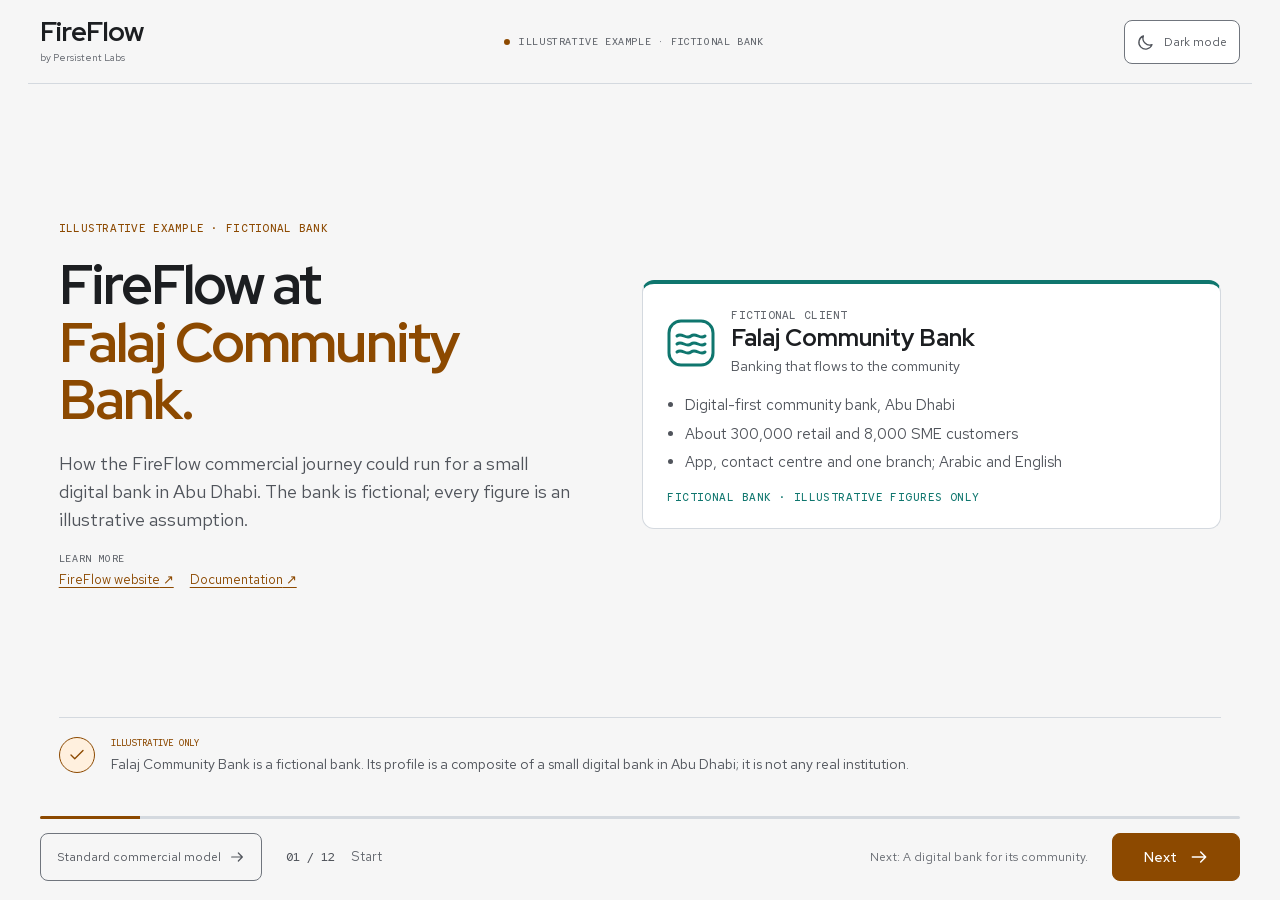
==== commit 82d6a45f: "On-prem wording and Learn more links in client-journey skill    - Falaj example: architecture screen" ====
--- a/examples/falaj/index.html
+++ b/examples/falaj/index.html
@@ -226,6 +226,16 @@
 #addons .service-list{gap:10px}#addons .service-list>div{padding:13px 18px}#addons .service-list p{gap:4px}
 @media(max-width:1000px) and (orientation:portrait){#addons .service-list>div{padding:10px 12px}#addons .service-list{gap:8px}}
 @media(min-width:1001px) and (max-height:800px){#addons .service-list>div{padding:10px 16px}#addons .service-list p>span:not(.addon-head){font-size:13px}}
+.more-links{display:flex;flex-wrap:wrap;gap:6px 16px;margin-top:18px;font-size:13px;line-height:1.35}
+.more-links>span{width:100%;font:500 10px/1.3 'Red Hat Mono';letter-spacing:.06em;text-transform:uppercase;color:var(--muted)}
+.more-links a{color:var(--tone);text-decoration:underline;text-underline-offset:3px}
+@media(max-width:1000px) and (orientation:portrait),(orientation:landscape) and (max-height:540px){
+ .more-links{flex-wrap:nowrap;overflow-x:auto;margin-top:8px;font-size:12px;gap:0 12px;scrollbar-width:none;-webkit-overflow-scrolling:touch}
+ .more-links::-webkit-scrollbar{display:none}
+ .more-links>span{width:auto;flex:none;align-self:center}.more-links a{flex:none;white-space:nowrap}
+}
+@media(max-width:1000px) and (orientation:portrait) and (max-height:600px),(orientation:landscape) and (max-height:360px){.more-links{display:none}}
+@media(max-width:1000px) and (orientation:portrait) and (min-height:780px){.more-links{flex-wrap:wrap;overflow:visible;gap:4px 12px}.more-links a{white-space:normal}}
 .cost-table{width:100%;border-collapse:collapse;background:var(--panel);border:1px solid var(--border);border-radius:8px;overflow:hidden;font-size:15px}
 .cost-table th,.cost-table td{padding:12px 14px;text-align:right;border-bottom:1px solid var(--border);color:var(--text)}
 .cost-table th:first-child{text-align:left}
@@ -251,6 +261,8 @@
  #operate .ownership-split{display:none}
  .cost-table th:nth-child(2),.cost-table td:nth-child(2){display:none}
  #use-cases .service-list p>span{font-size:10px}
+ #systems .control-list small{display:none}#systems .control-list>div{padding:8px 12px}
+ #usage .cost-table th,#usage .cost-table td{padding:4px 5px}#usage .lead{font-size:12px}
 }
 @media(orientation:landscape) and (max-height:540px){
  .client-logo img{height:28px;max-width:150px}
@@ -284,7 +296,7 @@
 <symbol id="scope" viewBox="0 0 24 24"><path d="M8 3H3v5m13-5h5v5M3 16v5h5m13-5v5h-5"/><circle cx="12" cy="12" r="4"/></symbol>
 <symbol id="code" viewBox="0 0 24 24"><path d="m8 6-6 6 6 6m8-12 6 6-6 6M14 3l-4 18"/></symbol>
 <symbol id="check" viewBox="0 0 24 24"><path d="m4 12 5 5L20 6"/></symbol>
-</defs></svg><div class="deck-viewport"><header class="deck-header"><a class="brand" href="#intro" aria-label="FireFlow: return to the first screen"><b>FireFlow</b><span>by Persistent Labs</span></a><div class="header-centre"><span class="draft-dot"></span>ILLUSTRATIVE EXAMPLE · FICTIONAL BANK</div><button class="theme-toggle" id="theme-toggle" type="button" aria-label="Switch to light mode"><svg class="icon" aria-hidden="true"><use href="#sun"/></svg><span>Light mode</span></button></header><main class="deck-stage" id="deck-stage" aria-label="FireFlow | Illustrative example: Falaj Community Bank (fictional)"><section class="slide orange intro-slide" id="intro" aria-labelledby="title-intro"><div class="slide-content"><div class="copy"><p class="eyebrow">ILLUSTRATIVE EXAMPLE · FICTIONAL BANK</p><h1 id="title-intro" tabindex="-1">FireFlow at<br><em>Falaj Community Bank.</em></h1><p class="lead">How the FireFlow commercial journey could run for a small digital bank in Abu Dhabi. The bank is fictional; every figure is an illustrative assumption.</p></div><div class="visual"><div class="client-card"><div class="client-head"><svg class="client-mark" viewBox="0 0 48 48" role="img" aria-label="Fictional bank mark"><rect x="2" y="2" width="44" height="44" rx="12" fill="none" stroke="currentColor" stroke-width="3"/><path d="M10 17c5-4 9 4 14 0s9 4 14 0M10 25c5-4 9 4 14 0s9 4 14 0M10 33c5-4 9 4 14 0s9 4 14 0" fill="none" stroke="currentColor" stroke-width="3" stroke-linecap="round"/></svg><div><p class="mini-label">FICTIONAL CLIENT</p><b>Falaj Community Bank</b><span class="client-tagline">Banking that flows to the community</span></div></div><ul><li>Digital-first community bank, Abu Dhabi</li><li>About 300,000 retail and 8,000 SME customers</li><li>App, contact centre and one branch; Arabic and English</li></ul><p class="client-flag">Fictional bank · illustrative figures only</p></div></div><div class="gate-line"><span class="gate-icon"><svg class="icon" aria-hidden="true"><use href="#check"/></svg></span><div><span class="mini-label">ILLUSTRATIVE ONLY</span><p>Falaj Community Bank is a fictional bank. Its profile is a composite of a small digital bank in Abu Dhabi; it is not any real institution.</p></div></div></div></section><section class="slide gold " id="bank" aria-labelledby="title-bank"><div class="slide-content"><div class="copy"><p class="eyebrow">THE BANK · CONTEXT</p><h1 id="title-bank" tabindex="-1">A digital bank<br><em>for its community.</em></h1><p class="lead">Falaj serves individuals and small businesses through its app, a contact centre and one branch. Partners handle cash and cheque deposits.</p></div><div class="visual"><div class="control-list"><div><svg class="icon" aria-hidden="true"><use href="#message"/></svg><span><b>Faster answers</b><small>Customers struggle to reach support at peak times.</small></span></div><div><svg class="icon" aria-hidden="true"><use href="#check"/></svg><span><b>Faster onboarding</b><small>Some identity verifications stall for days.</small></span></div><div><svg class="icon" aria-hidden="true"><use href="#activity"/></svg><span><b>SME growth</b><small>Payroll, payments and credit for small firms.</small></span></div></div></div><div class="gate-line"><span class="gate-icon"><svg class="icon" aria-hidden="true"><use href="#check"/></svg></span><div><span class="mini-label">WHY FIREFLOW</span><p>Agents act inside approved limits, and customer data stays on private models.</p></div></div></div></section><section class="slide violet " id="use-cases" aria-labelledby="title-use-cases"><div class="slide-content"><div class="copy"><p class="eyebrow">USE CASES · UIO AND BPO</p><h1 id="title-use-cases" tabindex="-1">Three agents first.<br><em>More when ready.</em></h1><p class="lead">Stage 1 scopes three agents. The others follow later as optional add-on services.</p></div><div class="visual"><div class="service-list"><div><span class="service-number">01.</span><p><b>Support chat · UIO</b><span>Explains charges, blocks cards, takes closure requests. Arabic and English.</span></p></div><div><span class="service-number">02.</span><p><b>Onboarding assistant · UIO</b><span>Guides UAE Pass, Emirates ID and selfie checks; explains pending verification.</span></p></div><div><span class="service-number">03.</span><p><b>KYC exception triage · BPO</b><span>Summarises stalled cases and missing documents for an analyst.</span></p></div></div></div><div class="gate-line"><span class="gate-icon"><svg class="icon" aria-hidden="true"><use href="#check"/></svg></span><div><span class="mini-label">LATER: ADD-ON SERVICES</span><p>SME assistant, complaints and disputes, SME credit pre-assessment, circular review.</p></div></div></div></section><section class="slide sky " id="systems" aria-labelledby="title-systems"><div class="slide-content"><div class="copy"><p class="eyebrow">INITIAL MEETING · SYSTEMS</p><h1 id="title-systems" tabindex="-1">Systems the agents<br><em>will touch.</em></h1><p class="lead">Each system has a named owner at the bank. Agents get only the actions their use case needs.</p></div><div class="visual"><div class="control-list"><div><svg class="icon" aria-hidden="true"><use href="#layers"/></svg><span><b>Core banking</b><small>Cloud core: accounts, cards, transactions.</small></span></div><div><svg class="icon" aria-hidden="true"><use href="#shield"/></svg><span><b>eKYC and cases</b><small>UAE Pass and Emirates ID results; verification queue.</small></span></div><div><svg class="icon" aria-hidden="true"><use href="#connect"/></svg><span><b>App, CRM and contact centre</b><small>Chat channel, profiles, complaints, hand-off to people.</small></span></div></div></div><div class="gate-line"><span class="gate-icon"><svg class="icon" aria-hidden="true"><use href="#check"/></svg></span><div><span class="mini-label">DATA BOUNDARY</span><p>Customer data is processed only by private models from an approved provider.</p></div></div></div></section><section class="slide orange " id="staging" aria-labelledby="title-staging"><div class="slide-content"><div class="copy"><p class="eyebrow">STAGE 1 · STAGING SETUP · WEEKS 1–6</p><h1 id="title-staging" tabindex="-1">Staging for<br><em>three agents.</em></h1><p class="lead">Persistent Labs deploys staging in the bank's private cloud, trains the bank's business and engineering teams and writes the three agent specifications.</p></div><div class="visual"><div class="price-panel orange"><p class="mini-label">STAGE 1 · ONE-TIME</p><p class="amount">$100,000<span></span></p><p class="price-detail">Scoping to integration. Invoiced at signature (month 1).</p></div><div class="fee-note"><b>Sandbox only</b><span>Mock customer data; no production access.</span></div></div><div class="gate-line"><span class="gate-icon"><svg class="icon" aria-hidden="true"><use href="#check"/></svg></span><div><span class="mini-label">NEXT GATE</span><p>Staging ready; specifications for all three agents signed off.</p></div></div></div></section><section class="slide orange " id="build" aria-labelledby="title-build"><div class="slide-content"><div class="copy"><p class="eyebrow">STAGE 2 · BUILD &amp; TEST · MONTHS 2–4</p><h1 id="title-build" tabindex="-1">Build and test<br><em>in two languages.</em></h1><p class="lead">Agents are built against sandbox APIs, with Arabic and English test sets agreed with the bank.</p></div><div class="visual"><div class="system-flow"><div class="route"><div class="flow-step sky"><span class="step-number">01.</span><b>Set up</b><span>Permissions &amp; limits</span></div><span class="flow-arrow" aria-hidden="true"><svg class="icon" aria-hidden="true"><use href="#arrow"/></svg></span><div class="flow-step orange"><span class="step-number">02.</span><b>Build</b><span>Three agent flows</span></div><span class="flow-arrow" aria-hidden="true"><svg class="icon" aria-hidden="true"><use href="#arrow"/></svg></span><div class="flow-step mint"><span class="step-number">03.</span><b>Test</b><span>Agreed Arabic &amp; English test cases</span></div></div></div><div class="fee-note"><b>Maintenance prepayment: $120,000</b><span>Invoiced at Stage 2 (month 2). Covers Stages 2–4 and months 2–7.</span></div></div><div class="gate-line"><span class="gate-icon"><svg class="icon" aria-hidden="true"><use href="#check"/></svg></span><div><span class="mini-label">NEXT GATE</span><p>All three agents pass the agreed tests; the bank's business and engineering teams can edit the flows.</p></div></div></div></section><section class="slide sky " id="prepare" aria-labelledby="title-prepare"><div class="slide-content"><div class="copy"><p class="eyebrow">STAGE 3 · PREPARE PRODUCTION · MONTH 5</p><h1 id="title-prepare" tabindex="-1">Controls before<br><em>customers.</em></h1><p class="lead">Persistent Labs and the bank agree what each agent may do alone and what needs a person.</p></div><div class="visual"><div class="control-list"><div><svg class="icon" aria-hidden="true"><use href="#shield"/></svg><span><b>Support chat</b><small>Card block needs customer confirmation; closures go to an officer.</small></span></div><div><svg class="icon" aria-hidden="true"><use href="#shield"/></svg><span><b>Onboarding assistant</b><small>Explains status and requests documents; never approves or rejects.</small></span></div><div><svg class="icon" aria-hidden="true"><use href="#shield"/></svg><span><b>KYC exception triage</b><small>Recommends a next step; an analyst decides every case.</small></span></div></div></div><div class="gate-line"><span class="gate-icon"><svg class="icon" aria-hidden="true"><use href="#check"/></svg></span><div><span class="mini-label">NEXT GATE</span><p>Bank infosec and compliance approve the plan; Persistent Labs and the bank test the controls and the emergency stop.</p></div></div></div></section><section class="slide sky " id="rollout" aria-labelledby="title-rollout"><div class="slide-content"><div class="copy"><p class="eyebrow">STAGE 4 · LIMITED ROLLOUT · MONTH 6</p><h1 id="title-rollout" tabindex="-1">Start with<br><em>5% of customers.</em></h1><p class="lead">Production APIs are connected. About 5% of app users get the new chat and onboarding help; KYC triage runs on live cases.</p></div><div class="visual"><div class="system-flow"><div class="route"><div class="flow-step sky"><span class="step-number">01.</span><b>Connect</b><span>Production APIs</span></div><span class="flow-arrow" aria-hidden="true"><svg class="icon" aria-hidden="true"><use href="#arrow"/></svg></span><div class="flow-step orange"><span class="step-number">02.</span><b>Roll out</b><span>~5% of users</span></div><span class="flow-arrow" aria-hidden="true"><svg class="icon" aria-hidden="true"><use href="#arrow"/></svg></span><div class="flow-step mint"><span class="step-number">03.</span><b>Monitor</b><span>Answers, hand-offs, costs</span></div></div></div><div class="fee-note"><b>Compute surcharge starts</b><span>From month 6, a 25% surcharge applies to the inference cost of live agents. With about 5% of customers using them, that is roughly $39 for the month.</span></div></div><div class="gate-line"><span class="gate-icon"><svg class="icon" aria-hidden="true"><use href="#check"/></svg></span><div><span class="mini-label">NEXT GATE</span><p>Expand once compliance has reviewed the audit trail and four weeks have passed without critical incidents.</p></div></div></div></section><section class="slide mint " id="operate" aria-labelledby="title-operate"><div class="slide-content"><div class="copy"><p class="eyebrow">STAGE 5 · FULL PRODUCTION · MONTH 7</p><h1 id="title-operate" tabindex="-1">All customers.<br><em>Bank in control.</em></h1><p class="lead">Customer agents reach all app users; KYC triage handles every stalled case. The bank runs operations; Persistent Labs maintains the platform.</p></div><div class="visual"><div class="price-panel mint"><p class="mini-label">PLATFORM MAINTENANCE</p><p class="amount">$20,000<span>/month</span></p><p class="price-detail">Prepayment covers months 2–7. Monthly billing starts in month 8, the later of go-live and the end of the prepaid months.</p></div><div class="ownership-split"><p><b>Falaj Community Bank</b>Operations, customer support and compliance.</p><p><b>Persistent Labs</b>Maintenance, updates and agreed incident response.</p></div></div><div class="gate-line"><span class="gate-icon"><svg class="icon" aria-hidden="true"><use href="#check"/></svg></span><div><span class="mini-label">YEAR ONE</span><p>5 monthly invoices (months 8–12): $100,000.</p></div></div></div></section><section class="slide mint " id="usage" aria-labelledby="title-usage"><div class="slide-content"><div class="copy"><p class="eyebrow">COMPUTE SURCHARGE · FULL RUN-RATE</p><h1 id="title-usage" tabindex="-1">Inference costs<br><em>at full volume.</em></h1><p class="lead">Monthly estimate at full volume. Both customer agents and the internal KYC triage run on private models, so the 25% rate applies.</p></div><div class="visual"><table class="cost-table"><thead><tr><th scope="col">Agent</th><th scope="col">Volume / month</th><th scope="col">Inference</th><th scope="col">Surcharge 25%</th></tr></thead><tbody><tr><th scope="row">Support chat</th><td>60,000 chats</td><td>$2,736</td><td>$684</td></tr><tr><th scope="row">Onboarding assistant</th><td>12,000 sessions</td><td>$230</td><td>$58</td></tr><tr><th scope="row">KYC exception triage</th><td>4,000 cases</td><td>$154</td><td>$38</td></tr></tbody><tfoot><tr><th scope="row">Total</th><td></td><td>$3,120</td><td>$780</td></tr></tfoot></table></div><div class="gate-line"><span class="gate-icon"><svg class="icon" aria-hidden="true"><use href="#check"/></svg></span><div><span class="mini-label">ASSUMED RATES</span><p>$0.60 per million input and $0.80 per million output tokens (private open-weight model via an approved private API). Monthly in arrears. Inference cost and surcharge are shown separately.</p></div></div></div></section><section class="slide violet " id="addons" aria-labelledby="title-addons"><div class="slide-content"><div class="copy"><p class="eyebrow">OPTIONAL ADD-ON SERVICES</p><h1 id="title-addons" tabindex="-1">What could<br><em>come next.</em></h1><p class="lead">Each add-on gets its own statement of work, price and acceptance tests.</p></div><div class="visual"><div class="service-list"><div><span class="service-number">01.</span><p><span class="addon-head"><b>SME assistant · UIO</b><span class="addon-rate">Private model · 25% compute surcharge</span></span><span>Payroll (WPS) files, payments and statements for small firms.</span></p></div><div><span class="service-number">02.</span><p><span class="addon-head"><b>Complaints and disputes · BPO</b><span class="addon-rate">Private model · 25% compute surcharge</span></span><span>Classifies complaints, drafts replies and tracks deadlines.</span></p></div><div><span class="service-number">03.</span><p><span class="addon-head"><b>SME credit pre-assessment · BPO</b><span class="addon-rate">Private model · 25% compute surcharge</span></span><span>Collects documents and drafts a credit memo for the credit team.</span></p></div><div><span class="service-number">04.</span><p><span class="addon-head"><b>Circular review · BPO</b><span class="addon-rate">Frontier model · 4% compute surcharge</span></span><span>Summarises new public regulator circulars for compliance.</span></p></div></div></div><div class="gate-line"><span class="gate-icon"><svg class="icon" aria-hidden="true"><use href="#check"/></svg></span><div><span class="mini-label">ALSO POSSIBLE</span><p>Arabic voice agent for the contact centre. Add-on fees are quoted separately.</p></div></div></div></section><section class="slide orange summary-slide " id="year-one" aria-labelledby="title-year-one"><div class="slide-content"><div class="copy"><p class="eyebrow">YEAR ONE · ILLUSTRATIVE TOTAL</p><h1 id="title-year-one" tabindex="-1">Year one,<br><em>in one view.</em></h1><p class="lead">Months 1–12 for the three initial agents. Add-on services are excluded.</p></div><div class="visual"><div class="summary-grid"><div class="orange"><span>01. Scoping to integration</span><b>$100,000</b><small>Stage 1 · month 1</small></div><div class="mint"><span>02. Maintenance</span><b>$220,000</b><small>$120,000 prepaid + 5 × $20,000</small></div><div class="sky"><span>03. Compute surcharge</span><b>$4,329</b><small>25% of $17,316 inference</small></div><div class="violet"><span>Year-one FireFlow fees</span><b>$324,329</b><small>Plus ~$17,316 inference at cost, paid to the provider or passed through; add-ons excluded</small></div></div><div class="overview-links"><a class="primary-link" href="../../index.html">Standard commercial model <svg class="icon" aria-hidden="true"><use href="#arrow"/></svg></a><a href="../../overview.html">Full overview <svg class="icon" aria-hidden="true"><use href="#launch"/></svg></a></div></div><div class="gate-line"><span class="gate-icon"><svg class="icon" aria-hidden="true"><use href="#check"/></svg></span><div><span class="mini-label">ILLUSTRATIVE ONLY</span><p>Fictional bank. Volumes, rates and timings are assumptions, not quotes. Final fees and scope are agreed in the contract.</p></div></div></div></section></main><footer class="deck-footer"><div class="progress-track" role="progressbar" aria-label="Journey progress" aria-valuemin="1" aria-valuemax="12" aria-valuenow="1"><span id="progress-fill"></span></div><div class="navigation"><a class="skip-overview" href="../../index.html">Standard commercial model <svg class="icon" aria-hidden="true"><use href="#arrow"/></svg></a><button class="previous" id="previous" type="button" aria-label="Previous screen"><svg class="icon" aria-hidden="true"><use href="#arrow"/></svg><span>Back</span></button><div class="position"><span id="position-number">01 / 12</span><span id="chapter-name">Start</span></div><p id="next-topic" class="next-topic"></p><button class="next" id="next" type="button"><span id="next-label">Next</span><svg class="icon" aria-hidden="true"><use href="#arrow"/></svg></button></div></footer></div><p id="announcement" class="sr-only" role="status" aria-live="polite"></p><noscript><div class="no-script"><p>This guided view needs JavaScript.</p></div></noscript><script id="slide-data" type="application/json">[{"id": "intro", "chapter": "Start", "title": "FireFlow at Falaj Community Bank."}, {"id": "bank", "chapter": "Start", "title": "A digital bank for its community."}, {"id": "use-cases", "chapter": "Scope", "title": "Three agents first. More when ready."}, {"id": "systems", "chapter": "Scope", "title": "Systems the agents will touch."}, {"id": "staging", "chapter": "Deploy", "title": "Staging for three agents."}, {"id": "build", "chapter": "Deploy", "title": "Build and test in two languages."}, {"id": "prepare", "chapter": "Deploy", "title": "Controls before customers."}, {"id": "rollout", "chapter": "Deploy", "title": "Start with 5% of customers."}, {"id": "operate", "chapter": "Operate", "title": "All customers. Bank in control."}, {"id": "usage", "chapter": "Usage", "title": "Inference costs at full volume."}, {"id": "addons", "chapter": "Extend", "title": "What could come next."}, {"id": "year-one", "chapter": "Summary", "title": "Year one, in one view."}]</script><script>/* === Linear journey navigation: buttons, keyboard, swipe and browser history === */
+</defs></svg><div class="deck-viewport"><header class="deck-header"><a class="brand" href="#intro" aria-label="FireFlow: return to the first screen"><b>FireFlow</b><span>by Persistent Labs</span></a><div class="header-centre"><span class="draft-dot"></span>ILLUSTRATIVE EXAMPLE · FICTIONAL BANK</div><button class="theme-toggle" id="theme-toggle" type="button" aria-label="Switch to light mode"><svg class="icon" aria-hidden="true"><use href="#sun"/></svg><span>Light mode</span></button></header><main class="deck-stage" id="deck-stage" aria-label="FireFlow | Illustrative example: Falaj Community Bank (fictional)"><section class="slide orange intro-slide" id="intro" aria-labelledby="title-intro"><div class="slide-content"><div class="copy"><p class="eyebrow">ILLUSTRATIVE EXAMPLE · FICTIONAL BANK</p><h1 id="title-intro" tabindex="-1">FireFlow at<br><em>Falaj Community Bank.</em></h1><p class="lead">How the FireFlow commercial journey could run for a small digital bank in Abu Dhabi. The bank is fictional; every figure is an illustrative assumption.</p><p class="more-links"><span>Learn more</span><a href="https://persistentai.org/" target="_blank" rel="noopener">FireFlow website<span aria-hidden="true"> ↗</span></a><a href="https://docs.persistentai.org/" target="_blank" rel="noopener">Documentation<span aria-hidden="true"> ↗</span></a></p></div><div class="visual"><div class="client-card"><div class="client-head"><svg class="client-mark" viewBox="0 0 48 48" role="img" aria-label="Fictional bank mark"><rect x="2" y="2" width="44" height="44" rx="12" fill="none" stroke="currentColor" stroke-width="3"/><path d="M10 17c5-4 9 4 14 0s9 4 14 0M10 25c5-4 9 4 14 0s9 4 14 0M10 33c5-4 9 4 14 0s9 4 14 0" fill="none" stroke="currentColor" stroke-width="3" stroke-linecap="round"/></svg><div><p class="mini-label">FICTIONAL CLIENT</p><b>Falaj Community Bank</b><span class="client-tagline">Banking that flows to the community</span></div></div><ul><li>Digital-first community bank, Abu Dhabi</li><li>About 300,000 retail and 8,000 SME customers</li><li>App, contact centre and one branch; Arabic and English</li></ul><p class="client-flag">Fictional bank · illustrative figures only</p></div></div><div class="gate-line"><span class="gate-icon"><svg class="icon" aria-hidden="true"><use href="#check"/></svg></span><div><span class="mini-label">ILLUSTRATIVE ONLY</span><p>Falaj Community Bank is a fictional bank. Its profile is a composite of a small digital bank in Abu Dhabi; it is not any real institution.</p></div></div></div></section><section class="slide gold " id="bank" aria-labelledby="title-bank"><div class="slide-content"><div class="copy"><p class="eyebrow">THE BANK · CONTEXT</p><h1 id="title-bank" tabindex="-1">A digital bank<br><em>for its community.</em></h1><p class="lead">Falaj serves individuals and small businesses through its app, a contact centre and one branch. Partners handle cash and cheque deposits.</p></div><div class="visual"><div class="control-list"><div><svg class="icon" aria-hidden="true"><use href="#message"/></svg><span><b>Faster answers</b><small>Customers struggle to reach support at peak times.</small></span></div><div><svg class="icon" aria-hidden="true"><use href="#check"/></svg><span><b>Faster onboarding</b><small>Some identity verifications stall for days.</small></span></div><div><svg class="icon" aria-hidden="true"><use href="#activity"/></svg><span><b>SME growth</b><small>Payroll, payments and credit for small firms.</small></span></div></div></div><div class="gate-line"><span class="gate-icon"><svg class="icon" aria-hidden="true"><use href="#check"/></svg></span><div><span class="mini-label">WHY FIREFLOW</span><p>Agents act inside approved limits, and customer data stays on private models.</p></div></div></div></section><section class="slide violet " id="use-cases" aria-labelledby="title-use-cases"><div class="slide-content"><div class="copy"><p class="eyebrow">USE CASES · UIO AND BPO</p><h1 id="title-use-cases" tabindex="-1">Three agents first.<br><em>More when ready.</em></h1><p class="lead">Stage 1 scopes three agents. The others follow later as optional add-on services.</p><p class="more-links"><span>Learn more</span><a href="https://persistentai.substack.com/p/fireflow-how-fireflow-brings-ai-agents" target="_blank" rel="noopener">Why FireFlow<span aria-hidden="true"> ↗</span></a></p></div><div class="visual"><div class="service-list"><div><span class="service-number">01.</span><p><b>Support chat · UIO</b><span>Explains charges, blocks cards, takes closure requests. Arabic and English.</span></p></div><div><span class="service-number">02.</span><p><b>Onboarding assistant · UIO</b><span>Guides UAE Pass, Emirates ID and selfie checks; explains pending verification.</span></p></div><div><span class="service-number">03.</span><p><b>KYC exception triage · BPO</b><span>Summarises stalled cases and missing documents for an analyst.</span></p></div></div></div><div class="gate-line"><span class="gate-icon"><svg class="icon" aria-hidden="true"><use href="#check"/></svg></span><div><span class="mini-label">LATER: ADD-ON SERVICES</span><p>SME assistant, complaints and disputes, SME credit pre-assessment, circular review.</p></div></div></div></section><section class="slide sky " id="systems" aria-labelledby="title-systems"><div class="slide-content"><div class="copy"><p class="eyebrow">INITIAL MEETING · ARCHITECTURE</p><h1 id="title-systems" tabindex="-1">Runs inside the bank.<br><em>Controlled by the bank.</em></h1><p class="lead">FireFlow is installed in the bank's own data centre or private cloud. Bank engineers connect its systems and decide what each agent may do.</p><p class="more-links"><span>Learn more</span><a href="https://persistentai.substack.com/p/fireflow-how-fireflow-brings-ai-agents" target="_blank" rel="noopener">On-premise deployment<span aria-hidden="true"> ↗</span></a><a href="https://docs.persistentai.org/developer/architecture/overview.html" target="_blank" rel="noopener">Architecture<span aria-hidden="true"> ↗</span></a></p></div><div class="visual"><div class="control-list"><div><svg class="icon" aria-hidden="true"><use href="#layers"/></svg><span><b>On-premises deployment</b><small>FireFlow and its data stay inside the bank's infrastructure.</small></span></div><div><svg class="icon" aria-hidden="true"><use href="#shield"/></svg><span><b>Bank-controlled access</b><small>Bank engineers connect core banking, eKYC and CRM through approved APIs.</small></span></div><div><svg class="icon" aria-hidden="true"><use href="#check"/></svg><span><b>No vendor access to data</b><small>Persistent Labs works only with mock data and never sees bank or customer data.</small></span></div></div></div><div class="gate-line"><span class="gate-icon"><svg class="icon" aria-hidden="true"><use href="#check"/></svg></span><div><span class="mini-label">DATA BOUNDARY</span><p>Customer data and the AI models stay inside the bank's infrastructure. Persistent Labs has no access.</p></div></div></div></section><section class="slide orange " id="staging" aria-labelledby="title-staging"><div class="slide-content"><div class="copy"><p class="eyebrow">STAGE 1 · STAGING SETUP · WEEKS 1–6</p><h1 id="title-staging" tabindex="-1">Staging for<br><em>three agents.</em></h1><p class="lead">Persistent Labs sets up an isolated staging environment with mock data, trains the bank's business and engineering teams and writes the three agent specifications.</p><p class="more-links"><span>Learn more</span><a href="https://nonprophet-max.github.io/fireflow-commercial-model/detailed.html#setup-and-integration" target="_blank" rel="noopener">Setup terms<span aria-hidden="true"> ↗</span></a></p></div><div class="visual"><div class="price-panel orange"><p class="mini-label">STAGE 1 · ONE-TIME</p><p class="amount">$100,000<span></span></p><p class="price-detail">Scoping to integration. Invoiced at signature (month 1).</p></div><div class="fee-note"><b>Sandbox only</b><span>Mock customer data; no production access.</span></div></div><div class="gate-line"><span class="gate-icon"><svg class="icon" aria-hidden="true"><use href="#check"/></svg></span><div><span class="mini-label">NEXT GATE</span><p>Staging ready; specifications for all three agents signed off.</p></div></div></div></section><section class="slide orange " id="build" aria-labelledby="title-build"><div class="slide-content"><div class="copy"><p class="eyebrow">STAGE 2 · BUILD &amp; TEST · MONTHS 2–4</p><h1 id="title-build" tabindex="-1">Build and test<br><em>in two languages.</em></h1><p class="lead">Agents are built against sandbox APIs, with Arabic and English test sets agreed with the bank.</p><p class="more-links"><span>Learn more</span><a href="https://nonprophet-max.github.io/fireflow-commercial-model/detailed.html#maintenance-and-support" target="_blank" rel="noopener">Maintenance terms<span aria-hidden="true"> ↗</span></a></p></div><div class="visual"><div class="system-flow"><div class="route"><div class="flow-step sky"><span class="step-number">01.</span><b>Set up</b><span>Permissions &amp; limits</span></div><span class="flow-arrow" aria-hidden="true"><svg class="icon" aria-hidden="true"><use href="#arrow"/></svg></span><div class="flow-step orange"><span class="step-number">02.</span><b>Build</b><span>Three agent flows</span></div><span class="flow-arrow" aria-hidden="true"><svg class="icon" aria-hidden="true"><use href="#arrow"/></svg></span><div class="flow-step mint"><span class="step-number">03.</span><b>Test</b><span>Agreed Arabic &amp; English test cases</span></div></div></div><div class="fee-note"><b>Maintenance prepayment: $120,000</b><span>Invoiced at Stage 2 (month 2). Covers Stages 2–4 and months 2–7.</span></div></div><div class="gate-line"><span class="gate-icon"><svg class="icon" aria-hidden="true"><use href="#check"/></svg></span><div><span class="mini-label">NEXT GATE</span><p>All three agents pass the agreed tests; the bank's business and engineering teams can edit the flows.</p></div></div></div></section><section class="slide sky " id="prepare" aria-labelledby="title-prepare"><div class="slide-content"><div class="copy"><p class="eyebrow">STAGE 3 · PREPARE PRODUCTION · MONTH 5</p><h1 id="title-prepare" tabindex="-1">Controls before<br><em>customers.</em></h1><p class="lead">Persistent Labs and the bank agree what each agent may do alone and what needs a person.</p><p class="more-links"><span>Learn more</span><a href="https://persistentai.substack.com/p/fireflow-how-fireflow-brings-ai-agents" target="_blank" rel="noopener">Approvals and isolation<span aria-hidden="true"> ↗</span></a><a href="https://docs.persistentai.org/developer/architecture/overview.html#security-considerations" target="_blank" rel="noopener">Security notes<span aria-hidden="true"> ↗</span></a></p></div><div class="visual"><div class="control-list"><div><svg class="icon" aria-hidden="true"><use href="#shield"/></svg><span><b>Support chat</b><small>Card block needs customer confirmation; closures go to an officer.</small></span></div><div><svg class="icon" aria-hidden="true"><use href="#shield"/></svg><span><b>Onboarding assistant</b><small>Explains status and requests documents; never approves or rejects.</small></span></div><div><svg class="icon" aria-hidden="true"><use href="#shield"/></svg><span><b>KYC exception triage</b><small>Recommends a next step; an analyst decides every case.</small></span></div></div></div><div class="gate-line"><span class="gate-icon"><svg class="icon" aria-hidden="true"><use href="#check"/></svg></span><div><span class="mini-label">NEXT GATE</span><p>Bank infosec and compliance approve the plan; Persistent Labs and the bank test the controls and the emergency stop.</p></div></div></div></section><section class="slide sky " id="rollout" aria-labelledby="title-rollout"><div class="slide-content"><div class="copy"><p class="eyebrow">STAGE 4 · LIMITED ROLLOUT · MONTH 6</p><h1 id="title-rollout" tabindex="-1">Start with<br><em>5% of customers.</em></h1><p class="lead">The bank's engineers connect production APIs. About 5% of app users get the new chat and onboarding help; KYC triage runs on live cases.</p><p class="more-links"><span>Learn more</span><a href="https://nonprophet-max.github.io/fireflow-commercial-model/detailed.html#deployment" target="_blank" rel="noopener">Stages and gates<span aria-hidden="true"> ↗</span></a></p></div><div class="visual"><div class="system-flow"><div class="route"><div class="flow-step sky"><span class="step-number">01.</span><b>Connect</b><span>Production APIs</span></div><span class="flow-arrow" aria-hidden="true"><svg class="icon" aria-hidden="true"><use href="#arrow"/></svg></span><div class="flow-step orange"><span class="step-number">02.</span><b>Roll out</b><span>~5% of users</span></div><span class="flow-arrow" aria-hidden="true"><svg class="icon" aria-hidden="true"><use href="#arrow"/></svg></span><div class="flow-step mint"><span class="step-number">03.</span><b>Monitor</b><span>Answers, hand-offs, costs</span></div></div></div><div class="fee-note"><b>Compute surcharge starts</b><span>From month 6, a 25% surcharge applies to the market-rate value of live agents' inference. With about 5% of customers using them, that is roughly $39 for the month.</span></div></div><div class="gate-line"><span class="gate-icon"><svg class="icon" aria-hidden="true"><use href="#check"/></svg></span><div><span class="mini-label">NEXT GATE</span><p>Expand once compliance has reviewed the audit trail and four weeks have passed without critical incidents.</p></div></div></div></section><section class="slide mint " id="operate" aria-labelledby="title-operate"><div class="slide-content"><div class="copy"><p class="eyebrow">STAGE 5 · FULL PRODUCTION · MONTH 7</p><h1 id="title-operate" tabindex="-1">All customers.<br><em>Bank in control.</em></h1><p class="lead">Customer agents reach all app users; KYC triage handles every stalled case. The bank runs operations; Persistent Labs maintains the platform.</p><p class="more-links"><span>Learn more</span><a href="https://nonprophet-max.github.io/fireflow-commercial-model/detailed.html#maintenance-and-support" target="_blank" rel="noopener">Maintenance terms<span aria-hidden="true"> ↗</span></a></p></div><div class="visual"><div class="price-panel mint"><p class="mini-label">PLATFORM MAINTENANCE</p><p class="amount">$20,000<span>/month</span></p><p class="price-detail">Prepayment covers months 2–7. Monthly billing starts in month 8, the later of go-live and the end of the prepaid months.</p></div><div class="ownership-split"><p><b>Falaj Community Bank</b>Operations, customer support and compliance.</p><p><b>Persistent Labs</b>Updates, fixes and incident support, with no access to customer data.</p></div></div><div class="gate-line"><span class="gate-icon"><svg class="icon" aria-hidden="true"><use href="#check"/></svg></span><div><span class="mini-label">YEAR ONE</span><p>5 monthly invoices (months 8–12): $100,000.</p></div></div></div></section><section class="slide mint " id="usage" aria-labelledby="title-usage"><div class="slide-content"><div class="copy"><p class="eyebrow">COMPUTE SURCHARGE · FULL RUN-RATE</p><h1 id="title-usage" tabindex="-1">Inference costs<br><em>at full volume.</em></h1><p class="lead">Monthly estimate at full volume. All three agents run on a private model inside the bank, so the 25% rate applies to a market-rate reference.</p><p class="more-links"><span>Learn more</span><a href="https://nonprophet-max.github.io/fireflow-commercial-model/detailed.html#compute-surcharge" target="_blank" rel="noopener">Surcharge terms<span aria-hidden="true"> ↗</span></a></p></div><div class="visual"><table class="cost-table"><thead><tr><th scope="col">Agent</th><th scope="col">Volume / month</th><th scope="col">Market-rate reference</th><th scope="col">Surcharge 25%</th></tr></thead><tbody><tr><th scope="row">Support chat</th><td>60,000 chats</td><td>$2,736</td><td>$684</td></tr><tr><th scope="row">Onboarding assistant</th><td>12,000 sessions</td><td>$230</td><td>$58</td></tr><tr><th scope="row">KYC exception triage</th><td>4,000 cases</td><td>$154</td><td>$38</td></tr></tbody><tfoot><tr><th scope="row">Total</th><td></td><td>$3,120</td><td>$780</td></tr></tfoot></table></div><div class="gate-line"><span class="gate-icon"><svg class="icon" aria-hidden="true"><use href="#check"/></svg></span><div><span class="mini-label">ASSUMED RATES</span><p>$0.60 per million input and $0.80 per million output tokens (private open-weight model running in the bank's own infrastructure). Monthly in arrears. The reference is only the basis for the surcharge; the bank's own hardware is not billed again.</p></div></div></div></section><section class="slide violet " id="addons" aria-labelledby="title-addons"><div class="slide-content"><div class="copy"><p class="eyebrow">OPTIONAL ADD-ON SERVICES</p><h1 id="title-addons" tabindex="-1">What could<br><em>come next.</em></h1><p class="lead">Each add-on gets its own statement of work, price and acceptance tests.</p><p class="more-links"><span>Learn more</span><a href="https://nonprophet-max.github.io/fireflow-commercial-model/detailed.html#optional-services" target="_blank" rel="noopener">Add-on terms<span aria-hidden="true"> ↗</span></a><a href="https://persistentai.substack.com/p/fireflow-stack-vision" target="_blank" rel="noopener">Stack and MCP<span aria-hidden="true"> ↗</span></a></p></div><div class="visual"><div class="service-list"><div><span class="service-number">01.</span><p><span class="addon-head"><b>SME assistant · UIO</b><span class="addon-rate">Private model · 25% compute surcharge</span></span><span>Payroll (WPS) files, payments and statements for small firms.</span></p></div><div><span class="service-number">02.</span><p><span class="addon-head"><b>Complaints and disputes · BPO</b><span class="addon-rate">Private model · 25% compute surcharge</span></span><span>Classifies complaints, drafts replies and tracks deadlines.</span></p></div><div><span class="service-number">03.</span><p><span class="addon-head"><b>SME credit pre-assessment · BPO</b><span class="addon-rate">Private model · 25% compute surcharge</span></span><span>Collects documents and drafts a credit memo for the credit team.</span></p></div><div><span class="service-number">04.</span><p><span class="addon-head"><b>Circular review · BPO</b><span class="addon-rate">Frontier model · 4% compute surcharge</span></span><span>Summarises new public regulator circulars for compliance.</span></p></div></div></div><div class="gate-line"><span class="gate-icon"><svg class="icon" aria-hidden="true"><use href="#check"/></svg></span><div><span class="mini-label">ALSO POSSIBLE</span><p>Arabic voice agent for the contact centre. Add-on fees are quoted separately.</p></div></div></div></section><section class="slide orange summary-slide " id="year-one" aria-labelledby="title-year-one"><div class="slide-content"><div class="copy"><p class="eyebrow">YEAR ONE · ILLUSTRATIVE TOTAL</p><h1 id="title-year-one" tabindex="-1">Year one,<br><em>in one view.</em></h1><p class="lead">Months 1–12 for the three initial agents. Add-on services are excluded.</p><p class="more-links"><span>Learn more</span><a href="https://nonprophet-max.github.io/fireflow-commercial-model/detailed.html" target="_blank" rel="noopener">Detailed plan<span aria-hidden="true"> ↗</span></a></p></div><div class="visual"><div class="summary-grid"><div class="orange"><span>01. Scoping to integration</span><b>$100,000</b><small>Stage 1 · month 1</small></div><div class="mint"><span>02. Maintenance</span><b>$220,000</b><small>$120,000 prepaid + 5 × $20,000</small></div><div class="sky"><span>03. Compute surcharge</span><b>$4,329</b><small>25% of $17,316 market-rate reference</small></div><div class="violet"><span>Year-one FireFlow fees</span><b>$324,329</b><small>Inference runs on Falaj's own hardware and is not billed; add-ons excluded</small></div></div><div class="overview-links"><a class="primary-link" href="https://nonprophet-max.github.io/fireflow-commercial-model/">Standard commercial model <svg class="icon" aria-hidden="true"><use href="#arrow"/></svg></a><a href="https://nonprophet-max.github.io/fireflow-commercial-model/overview.html">Full overview <svg class="icon" aria-hidden="true"><use href="#launch"/></svg></a></div></div><div class="gate-line"><span class="gate-icon"><svg class="icon" aria-hidden="true"><use href="#check"/></svg></span><div><span class="mini-label">ILLUSTRATIVE ONLY</span><p>Fictional bank. Volumes, rates and timings are assumptions, not quotes. Final fees and scope are agreed in the contract.</p></div></div></div></section></main><footer class="deck-footer"><div class="progress-track" role="progressbar" aria-label="Journey progress" aria-valuemin="1" aria-valuemax="12" aria-valuenow="1"><span id="progress-fill"></span></div><div class="navigation"><a class="skip-overview" href="https://nonprophet-max.github.io/fireflow-commercial-model/">Standard commercial model <svg class="icon" aria-hidden="true"><use href="#arrow"/></svg></a><button class="previous" id="previous" type="button" aria-label="Previous screen"><svg class="icon" aria-hidden="true"><use href="#arrow"/></svg><span>Back</span></button><div class="position"><span id="position-number">01 / 12</span><span id="chapter-name">Start</span></div><p id="next-topic" class="next-topic"></p><button class="next" id="next" type="button"><span id="next-label">Next</span><svg class="icon" aria-hidden="true"><use href="#arrow"/></svg></button></div></footer></div><p id="announcement" class="sr-only" role="status" aria-live="polite"></p><noscript><div class="no-script"><p>This guided view needs JavaScript.</p></div></noscript><script id="slide-data" type="application/json">[{"id": "intro", "chapter": "Start", "title": "FireFlow at Falaj Community Bank."}, {"id": "bank", "chapter": "Start", "title": "A digital bank for its community."}, {"id": "use-cases", "chapter": "Scope", "title": "Three agents first. More when ready."}, {"id": "systems", "chapter": "Scope", "title": "Runs inside the bank. Controlled by the bank."}, {"id": "staging", "chapter": "Deploy", "title": "Staging for three agents."}, {"id": "build", "chapter": "Deploy", "title": "Build and test in two languages."}, {"id": "prepare", "chapter": "Deploy", "title": "Controls before customers."}, {"id": "rollout", "chapter": "Deploy", "title": "Start with 5% of customers."}, {"id": "operate", "chapter": "Operate", "title": "All customers. Bank in control."}, {"id": "usage", "chapter": "Usage", "title": "Inference costs at full volume."}, {"id": "addons", "chapter": "Extend", "title": "What could come next."}, {"id": "year-one", "chapter": "Summary", "title": "Year one, in one view."}]</script><script>/* === Linear journey navigation: buttons, keyboard, swipe and browser history === */
 (() => {
  'use strict';
  const data=JSON.parse(document.getElementById('slide-data').textContent),slides=[...document.querySelectorAll('.slide')];
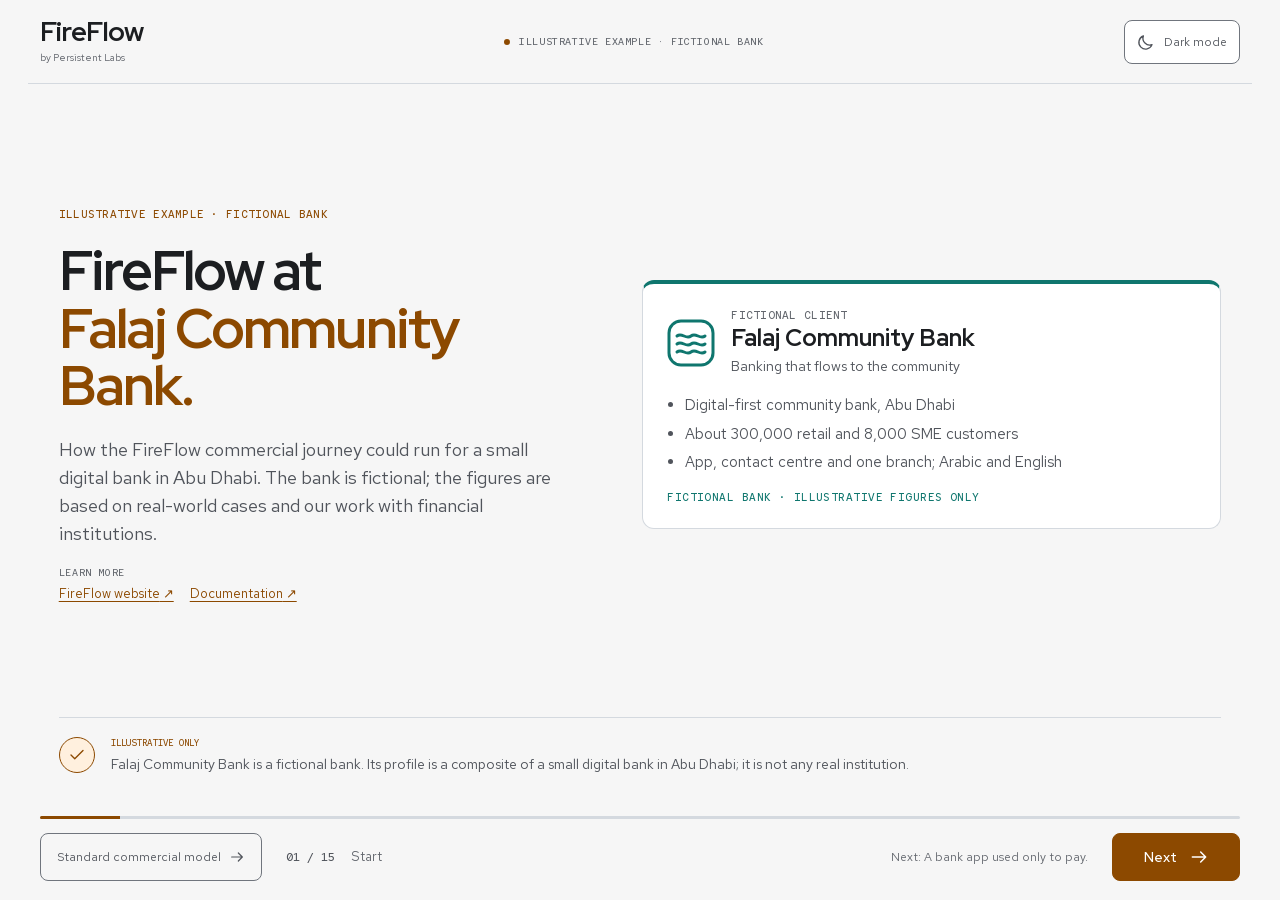
==== commit b4823d31: "Value-led story, Why FireFlow screen, phone layout fixes New agents and before/after and team screen" ====
--- a/examples/falaj/index.html
+++ b/examples/falaj/index.html
@@ -209,6 +209,31 @@
  #billing .invoice .invoice-total b{font-size:24px}
 }
 :root,[data-theme="light"]{--client:#0F766E}[data-theme="dark"]{--client:#5EEAD4}
+/* Mid-height and narrow phones: drop secondary lines on the densest screens */
+@media(max-width:1000px) and (orientation:portrait) and (max-height:860px){
+ #addons .service-list p>span:not(.addon-head){display:none}#addons .service-list>div{padding:9px 12px}
+ #year-one .summary-grid small{font-size:10px}#year-one .lead{font-size:13px}
+ #usage .cost-table th,#usage .cost-table td{padding:6px 5px}
+}
+@media(max-width:1000px) and (orientation:portrait) and (max-height:800px){
+ #systems .control-list small,#prepare .control-list small{font-size:11px}#systems .control-list>div,#prepare .control-list>div{padding:9px 12px}
+ #usage .cost-table th:nth-child(2),#usage .cost-table td:nth-child(2){display:none}
+ #year-one .summary-grid>div{padding:10px;gap:5px}
+}
+@media(max-width:1000px) and (orientation:portrait) and (max-height:800px){.slide-content{row-gap:8px}}
+@media(max-width:370px) and (orientation:portrait){
+ #use-cases .service-list p>span:not(.addon-head),#bank .control-list small,#systems .control-list small{display:none}
+}
+/* Phones: if a screen's content is taller than the viewport (long copy, large system text size,
+   in-app browsers), let that screen scroll instead of letting blocks overlap. */
+@media(max-width:1000px) and (orientation:portrait){
+ .slide{overflow-y:auto;overscroll-behavior:contain;-webkit-overflow-scrolling:touch;scrollbar-width:none}.slide::-webkit-scrollbar{display:none}
+ .slide-content{box-sizing:border-box;height:auto;min-height:100%;grid-template-rows:auto minmax(auto,1fr) auto}
+}
+@media(orientation:landscape) and (max-height:540px){
+ .slide{overflow-y:auto;overscroll-behavior:contain;-webkit-overflow-scrolling:touch;scrollbar-width:none}.slide::-webkit-scrollbar{display:none}
+ .slide-content{box-sizing:border-box;height:auto;min-height:100%;grid-template-rows:minmax(auto,1fr) auto}
+}
 .client-card{border:1px solid var(--border);border-top:4px solid var(--client);border-radius:12px;background:var(--panel);padding:24px;display:flex;flex-direction:column;gap:16px}
 .client-head{display:flex;gap:16px;align-items:center}
 .client-mark{width:48px;height:48px;color:var(--client);flex:none}
@@ -226,6 +251,26 @@
 #addons .service-list{gap:10px}#addons .service-list>div{padding:13px 18px}#addons .service-list p{gap:4px}
 @media(max-width:1000px) and (orientation:portrait){#addons .service-list>div{padding:10px 12px}#addons .service-list{gap:8px}}
 @media(min-width:1001px) and (max-height:800px){#addons .service-list>div{padding:10px 16px}#addons .service-list p>span:not(.addon-head){font-size:13px}}
+.journey-compare{display:grid;grid-template-columns:1fr auto 1fr;gap:14px;align-items:stretch}
+.jc-col{border:1px solid var(--border);border-radius:10px;background:var(--panel);padding:18px 20px;display:flex;flex-direction:column;gap:10px}
+.jc-after{border-color:var(--tone);border-width:2px}
+.jc-col ol{margin:0;padding-left:20px;display:grid;gap:6px;font-size:14px;line-height:1.35;color:var(--secondary)}
+.jc-after ol{color:var(--text)}
+.jc-stats{display:flex;gap:16px;margin-top:auto;padding-top:10px;border-top:1px solid var(--border)}
+.jc-stats span{display:flex;flex-direction:column;font:500 10px/1.3 'Red Hat Mono';text-transform:uppercase;color:var(--muted)}
+.jc-stats b{font:700 24px/1.1 'Red Hat Display';text-transform:none;color:var(--text)}
+.jc-after .jc-stats b{color:var(--tone)}
+.jc-arrow{align-self:center;color:var(--tone)}.jc-arrow .icon{width:24px;height:24px}
+@media(max-width:1000px) and (orientation:portrait){
+ .journey-compare{grid-template-columns:1fr;gap:8px}.jc-arrow{display:none}.jc-col{padding:12px 14px;gap:6px}
+ .jc-col ol{font-size:12px;gap:3px}.jc-stats{padding-top:6px}.jc-stats b{font-size:18px}
+}
+@media(max-width:1000px) and (orientation:portrait) and (max-height:860px){.jc-before ol{display:none}}
+@media(max-width:1000px) and (orientation:portrait) and (max-height:600px){.jc-col ol{display:none}}
+@media(orientation:landscape) and (max-height:540px){.jc-col ol{display:none}.jc-col{padding:8px 12px;gap:4px}.jc-stats b{font-size:17px}}
+.terms-note{margin-top:12px;font-size:13px;line-height:1.45;color:var(--muted)}
+@media(max-width:1000px) and (orientation:portrait),(orientation:landscape) and (max-height:540px){.terms-note{margin-top:6px;font-size:11px;line-height:1.35}}
+@media(max-width:1000px) and (orientation:portrait) and (max-height:600px),(orientation:landscape) and (max-height:540px){.terms-note br{display:none}}
 .more-links{display:flex;flex-wrap:wrap;gap:6px 16px;margin-top:18px;font-size:13px;line-height:1.35}
 .more-links>span{width:100%;font:500 10px/1.3 'Red Hat Mono';letter-spacing:.06em;text-transform:uppercase;color:var(--muted)}
 .more-links a{color:var(--tone);text-decoration:underline;text-underline-offset:3px}
@@ -235,7 +280,7 @@
  .more-links>span{width:auto;flex:none;align-self:center}.more-links a{flex:none;white-space:nowrap}
 }
 @media(max-width:1000px) and (orientation:portrait) and (max-height:600px),(orientation:landscape) and (max-height:360px){.more-links{display:none}}
-@media(max-width:1000px) and (orientation:portrait) and (min-height:780px){.more-links{flex-wrap:wrap;overflow:visible;gap:4px 12px}.more-links a{white-space:normal}}
+@media(max-width:1000px) and (orientation:portrait) and (min-height:860px){.more-links{flex-wrap:wrap;overflow:visible;gap:4px 12px}.more-links a{white-space:normal}}
 .cost-table{width:100%;border-collapse:collapse;background:var(--panel);border:1px solid var(--border);border-radius:8px;overflow:hidden;font-size:15px}
 .cost-table th,.cost-table td{padding:12px 14px;text-align:right;border-bottom:1px solid var(--border);color:var(--text)}
 .cost-table th:first-child{text-align:left}
@@ -261,7 +306,10 @@
  #operate .ownership-split{display:none}
  .cost-table th:nth-child(2),.cost-table td:nth-child(2){display:none}
  #use-cases .service-list p>span{font-size:10px}
- #systems .control-list small{display:none}#systems .control-list>div{padding:8px 12px}
+ #systems .control-list small,#bank .control-list small{display:none}#systems .control-list>div,#bank .control-list>div{padding:8px 12px}
+ #use-cases .service-list p>span:not(.addon-head){display:none}
+ #prepare .control-list small{display:none}#prepare .control-list>div{padding:8px 12px}
+ #rollout .flow-step>span:last-child:not(.step-number),#addons .addon-rate{display:none}
  #usage .cost-table th,#usage .cost-table td{padding:4px 5px}#usage .lead{font-size:12px}
 }
 @media(orientation:landscape) and (max-height:540px){
@@ -281,6 +329,16 @@
  .cost-table thead{display:none}#addons .service-list{gap:3px}#addons .service-list>div{padding:3px 10px}#addons .service-list b{font-size:12px}#addons .addon-rate{font-size:9px}
  #year-one .overview-links{display:none}.summary-grid b{font-size:16px}
 }
+/* Why FireFlow: five platform features */
+#why .control-list{grid-template-columns:1fr 1fr;gap:10px}#why .control-list>div{padding:14px 16px;gap:14px}
+#why .control-list>div:last-child{grid-column:1/-1}#why .control-list b{font-size:18px}#why .control-list small{font-size:13px}
+@media(min-width:1001px) and (max-height:800px){#why .control-list>div{padding:10px 14px}#why .control-list small{font-size:12px}}
+@media(max-width:1000px) and (orientation:portrait){#why .control-list{grid-template-columns:1fr;gap:6px}#why .control-list>div{padding:8px 12px;gap:12px}#why .control-list b{font-size:15px}#why .control-list small{font-size:11px}#why .control-list .icon{width:22px;height:22px}}
+@media(max-width:1000px) and (orientation:portrait) and (max-height:760px){#why .control-list>div{padding:6px 12px}#why .control-list small{font-size:10.5px;line-height:1.3}#why .control-list span{gap:2px}}
+@media(max-width:1000px) and (orientation:portrait) and (max-height:680px){#why .lead{display:none}}
+@media(max-width:1000px) and (orientation:portrait) and (max-height:620px){#why .more-links{display:none}}
+@media(max-width:1000px) and (orientation:portrait) and (max-height:600px){#why .control-list small{display:none}}
+@media(orientation:landscape) and (max-height:540px){#why .control-list{gap:5px}#why .control-list>div{padding:5px 10px;gap:10px}#why .control-list small{display:none}#why .control-list b{font-size:13px}#why .control-list .icon{width:18px;height:18px}}
 </style></head><body><svg xmlns="http://www.w3.org/2000/svg" style="position:absolute;width:0;height:0;overflow:hidden" aria-hidden="true"><defs>
 <symbol id="arrow" viewBox="0 0 24 24"><path d="M4 12h16m-6-6 6 6-6 6"/></symbol>
 <symbol id="sun" viewBox="0 0 24 24"><circle cx="12" cy="12" r="4"/><path d="M12 2v2m0 16v2M2 12h2m16 0h2M5 5l1.5 1.5m11 11L19 19M5 19l1.5-1.5m11-11L19 5"/></symbol>
@@ -296,7 +354,7 @@
 <symbol id="scope" viewBox="0 0 24 24"><path d="M8 3H3v5m13-5h5v5M3 16v5h5m13-5v5h-5"/><circle cx="12" cy="12" r="4"/></symbol>
 <symbol id="code" viewBox="0 0 24 24"><path d="m8 6-6 6 6 6m8-12 6 6-6 6M14 3l-4 18"/></symbol>
 <symbol id="check" viewBox="0 0 24 24"><path d="m4 12 5 5L20 6"/></symbol>
-</defs></svg><div class="deck-viewport"><header class="deck-header"><a class="brand" href="#intro" aria-label="FireFlow: return to the first screen"><b>FireFlow</b><span>by Persistent Labs</span></a><div class="header-centre"><span class="draft-dot"></span>ILLUSTRATIVE EXAMPLE · FICTIONAL BANK</div><button class="theme-toggle" id="theme-toggle" type="button" aria-label="Switch to light mode"><svg class="icon" aria-hidden="true"><use href="#sun"/></svg><span>Light mode</span></button></header><main class="deck-stage" id="deck-stage" aria-label="FireFlow | Illustrative example: Falaj Community Bank (fictional)"><section class="slide orange intro-slide" id="intro" aria-labelledby="title-intro"><div class="slide-content"><div class="copy"><p class="eyebrow">ILLUSTRATIVE EXAMPLE · FICTIONAL BANK</p><h1 id="title-intro" tabindex="-1">FireFlow at<br><em>Falaj Community Bank.</em></h1><p class="lead">How the FireFlow commercial journey could run for a small digital bank in Abu Dhabi. The bank is fictional; every figure is an illustrative assumption.</p><p class="more-links"><span>Learn more</span><a href="https://persistentai.org/" target="_blank" rel="noopener">FireFlow website<span aria-hidden="true"> ↗</span></a><a href="https://docs.persistentai.org/" target="_blank" rel="noopener">Documentation<span aria-hidden="true"> ↗</span></a></p></div><div class="visual"><div class="client-card"><div class="client-head"><svg class="client-mark" viewBox="0 0 48 48" role="img" aria-label="Fictional bank mark"><rect x="2" y="2" width="44" height="44" rx="12" fill="none" stroke="currentColor" stroke-width="3"/><path d="M10 17c5-4 9 4 14 0s9 4 14 0M10 25c5-4 9 4 14 0s9 4 14 0M10 33c5-4 9 4 14 0s9 4 14 0" fill="none" stroke="currentColor" stroke-width="3" stroke-linecap="round"/></svg><div><p class="mini-label">FICTIONAL CLIENT</p><b>Falaj Community Bank</b><span class="client-tagline">Banking that flows to the community</span></div></div><ul><li>Digital-first community bank, Abu Dhabi</li><li>About 300,000 retail and 8,000 SME customers</li><li>App, contact centre and one branch; Arabic and English</li></ul><p class="client-flag">Fictional bank · illustrative figures only</p></div></div><div class="gate-line"><span class="gate-icon"><svg class="icon" aria-hidden="true"><use href="#check"/></svg></span><div><span class="mini-label">ILLUSTRATIVE ONLY</span><p>Falaj Community Bank is a fictional bank. Its profile is a composite of a small digital bank in Abu Dhabi; it is not any real institution.</p></div></div></div></section><section class="slide gold " id="bank" aria-labelledby="title-bank"><div class="slide-content"><div class="copy"><p class="eyebrow">THE BANK · CONTEXT</p><h1 id="title-bank" tabindex="-1">A digital bank<br><em>for its community.</em></h1><p class="lead">Falaj serves individuals and small businesses through its app, a contact centre and one branch. Partners handle cash and cheque deposits.</p></div><div class="visual"><div class="control-list"><div><svg class="icon" aria-hidden="true"><use href="#message"/></svg><span><b>Faster answers</b><small>Customers struggle to reach support at peak times.</small></span></div><div><svg class="icon" aria-hidden="true"><use href="#check"/></svg><span><b>Faster onboarding</b><small>Some identity verifications stall for days.</small></span></div><div><svg class="icon" aria-hidden="true"><use href="#activity"/></svg><span><b>SME growth</b><small>Payroll, payments and credit for small firms.</small></span></div></div></div><div class="gate-line"><span class="gate-icon"><svg class="icon" aria-hidden="true"><use href="#check"/></svg></span><div><span class="mini-label">WHY FIREFLOW</span><p>Agents act inside approved limits, and customer data stays on private models.</p></div></div></div></section><section class="slide violet " id="use-cases" aria-labelledby="title-use-cases"><div class="slide-content"><div class="copy"><p class="eyebrow">USE CASES · UIO AND BPO</p><h1 id="title-use-cases" tabindex="-1">Three agents first.<br><em>More when ready.</em></h1><p class="lead">Stage 1 scopes three agents. The others follow later as optional add-on services.</p><p class="more-links"><span>Learn more</span><a href="https://persistentai.substack.com/p/fireflow-how-fireflow-brings-ai-agents" target="_blank" rel="noopener">Why FireFlow<span aria-hidden="true"> ↗</span></a></p></div><div class="visual"><div class="service-list"><div><span class="service-number">01.</span><p><b>Support chat · UIO</b><span>Explains charges, blocks cards, takes closure requests. Arabic and English.</span></p></div><div><span class="service-number">02.</span><p><b>Onboarding assistant · UIO</b><span>Guides UAE Pass, Emirates ID and selfie checks; explains pending verification.</span></p></div><div><span class="service-number">03.</span><p><b>KYC exception triage · BPO</b><span>Summarises stalled cases and missing documents for an analyst.</span></p></div></div></div><div class="gate-line"><span class="gate-icon"><svg class="icon" aria-hidden="true"><use href="#check"/></svg></span><div><span class="mini-label">LATER: ADD-ON SERVICES</span><p>SME assistant, complaints and disputes, SME credit pre-assessment, circular review.</p></div></div></div></section><section class="slide sky " id="systems" aria-labelledby="title-systems"><div class="slide-content"><div class="copy"><p class="eyebrow">INITIAL MEETING · ARCHITECTURE</p><h1 id="title-systems" tabindex="-1">Runs inside the bank.<br><em>Controlled by the bank.</em></h1><p class="lead">FireFlow is installed in the bank's own data centre or private cloud. Bank engineers connect its systems and decide what each agent may do.</p><p class="more-links"><span>Learn more</span><a href="https://persistentai.substack.com/p/fireflow-how-fireflow-brings-ai-agents" target="_blank" rel="noopener">On-premise deployment<span aria-hidden="true"> ↗</span></a><a href="https://docs.persistentai.org/developer/architecture/overview.html" target="_blank" rel="noopener">Architecture<span aria-hidden="true"> ↗</span></a></p></div><div class="visual"><div class="control-list"><div><svg class="icon" aria-hidden="true"><use href="#layers"/></svg><span><b>On-premises deployment</b><small>FireFlow and its data stay inside the bank's infrastructure.</small></span></div><div><svg class="icon" aria-hidden="true"><use href="#shield"/></svg><span><b>Bank-controlled access</b><small>Bank engineers connect core banking, eKYC and CRM through approved APIs.</small></span></div><div><svg class="icon" aria-hidden="true"><use href="#check"/></svg><span><b>No vendor access to data</b><small>Persistent Labs works only with mock data and never sees bank or customer data.</small></span></div></div></div><div class="gate-line"><span class="gate-icon"><svg class="icon" aria-hidden="true"><use href="#check"/></svg></span><div><span class="mini-label">DATA BOUNDARY</span><p>Customer data and the AI models stay inside the bank's infrastructure. Persistent Labs has no access.</p></div></div></div></section><section class="slide orange " id="staging" aria-labelledby="title-staging"><div class="slide-content"><div class="copy"><p class="eyebrow">STAGE 1 · STAGING SETUP · WEEKS 1–6</p><h1 id="title-staging" tabindex="-1">Staging for<br><em>three agents.</em></h1><p class="lead">Persistent Labs sets up an isolated staging environment with mock data, trains the bank's business and engineering teams and writes the three agent specifications.</p><p class="more-links"><span>Learn more</span><a href="https://nonprophet-max.github.io/fireflow-commercial-model/detailed.html#setup-and-integration" target="_blank" rel="noopener">Setup terms<span aria-hidden="true"> ↗</span></a></p></div><div class="visual"><div class="price-panel orange"><p class="mini-label">STAGE 1 · ONE-TIME</p><p class="amount">$100,000<span></span></p><p class="price-detail">Scoping to integration. Invoiced at signature (month 1).</p></div><div class="fee-note"><b>Sandbox only</b><span>Mock customer data; no production access.</span></div></div><div class="gate-line"><span class="gate-icon"><svg class="icon" aria-hidden="true"><use href="#check"/></svg></span><div><span class="mini-label">NEXT GATE</span><p>Staging ready; specifications for all three agents signed off.</p></div></div></div></section><section class="slide orange " id="build" aria-labelledby="title-build"><div class="slide-content"><div class="copy"><p class="eyebrow">STAGE 2 · BUILD &amp; TEST · MONTHS 2–4</p><h1 id="title-build" tabindex="-1">Build and test<br><em>in two languages.</em></h1><p class="lead">Agents are built against sandbox APIs, with Arabic and English test sets agreed with the bank.</p><p class="more-links"><span>Learn more</span><a href="https://nonprophet-max.github.io/fireflow-commercial-model/detailed.html#maintenance-and-support" target="_blank" rel="noopener">Maintenance terms<span aria-hidden="true"> ↗</span></a></p></div><div class="visual"><div class="system-flow"><div class="route"><div class="flow-step sky"><span class="step-number">01.</span><b>Set up</b><span>Permissions &amp; limits</span></div><span class="flow-arrow" aria-hidden="true"><svg class="icon" aria-hidden="true"><use href="#arrow"/></svg></span><div class="flow-step orange"><span class="step-number">02.</span><b>Build</b><span>Three agent flows</span></div><span class="flow-arrow" aria-hidden="true"><svg class="icon" aria-hidden="true"><use href="#arrow"/></svg></span><div class="flow-step mint"><span class="step-number">03.</span><b>Test</b><span>Agreed Arabic &amp; English test cases</span></div></div></div><div class="fee-note"><b>Maintenance prepayment: $120,000</b><span>Invoiced at Stage 2 (month 2). Covers Stages 2–4 and months 2–7.</span></div></div><div class="gate-line"><span class="gate-icon"><svg class="icon" aria-hidden="true"><use href="#check"/></svg></span><div><span class="mini-label">NEXT GATE</span><p>All three agents pass the agreed tests; the bank's business and engineering teams can edit the flows.</p></div></div></div></section><section class="slide sky " id="prepare" aria-labelledby="title-prepare"><div class="slide-content"><div class="copy"><p class="eyebrow">STAGE 3 · PREPARE PRODUCTION · MONTH 5</p><h1 id="title-prepare" tabindex="-1">Controls before<br><em>customers.</em></h1><p class="lead">Persistent Labs and the bank agree what each agent may do alone and what needs a person.</p><p class="more-links"><span>Learn more</span><a href="https://persistentai.substack.com/p/fireflow-how-fireflow-brings-ai-agents" target="_blank" rel="noopener">Approvals and isolation<span aria-hidden="true"> ↗</span></a><a href="https://docs.persistentai.org/developer/architecture/overview.html#security-considerations" target="_blank" rel="noopener">Security notes<span aria-hidden="true"> ↗</span></a></p></div><div class="visual"><div class="control-list"><div><svg class="icon" aria-hidden="true"><use href="#shield"/></svg><span><b>Support chat</b><small>Card block needs customer confirmation; closures go to an officer.</small></span></div><div><svg class="icon" aria-hidden="true"><use href="#shield"/></svg><span><b>Onboarding assistant</b><small>Explains status and requests documents; never approves or rejects.</small></span></div><div><svg class="icon" aria-hidden="true"><use href="#shield"/></svg><span><b>KYC exception triage</b><small>Recommends a next step; an analyst decides every case.</small></span></div></div></div><div class="gate-line"><span class="gate-icon"><svg class="icon" aria-hidden="true"><use href="#check"/></svg></span><div><span class="mini-label">NEXT GATE</span><p>Bank infosec and compliance approve the plan; Persistent Labs and the bank test the controls and the emergency stop.</p></div></div></div></section><section class="slide sky " id="rollout" aria-labelledby="title-rollout"><div class="slide-content"><div class="copy"><p class="eyebrow">STAGE 4 · LIMITED ROLLOUT · MONTH 6</p><h1 id="title-rollout" tabindex="-1">Start with<br><em>5% of customers.</em></h1><p class="lead">The bank's engineers connect production APIs. About 5% of app users get the new chat and onboarding help; KYC triage runs on live cases.</p><p class="more-links"><span>Learn more</span><a href="https://nonprophet-max.github.io/fireflow-commercial-model/detailed.html#deployment" target="_blank" rel="noopener">Stages and gates<span aria-hidden="true"> ↗</span></a></p></div><div class="visual"><div class="system-flow"><div class="route"><div class="flow-step sky"><span class="step-number">01.</span><b>Connect</b><span>Production APIs</span></div><span class="flow-arrow" aria-hidden="true"><svg class="icon" aria-hidden="true"><use href="#arrow"/></svg></span><div class="flow-step orange"><span class="step-number">02.</span><b>Roll out</b><span>~5% of users</span></div><span class="flow-arrow" aria-hidden="true"><svg class="icon" aria-hidden="true"><use href="#arrow"/></svg></span><div class="flow-step mint"><span class="step-number">03.</span><b>Monitor</b><span>Answers, hand-offs, costs</span></div></div></div><div class="fee-note"><b>Compute surcharge starts</b><span>From month 6, a 25% surcharge applies to the market-rate value of live agents' inference. With about 5% of customers using them, that is roughly $39 for the month.</span></div></div><div class="gate-line"><span class="gate-icon"><svg class="icon" aria-hidden="true"><use href="#check"/></svg></span><div><span class="mini-label">NEXT GATE</span><p>Expand once compliance has reviewed the audit trail and four weeks have passed without critical incidents.</p></div></div></div></section><section class="slide mint " id="operate" aria-labelledby="title-operate"><div class="slide-content"><div class="copy"><p class="eyebrow">STAGE 5 · FULL PRODUCTION · MONTH 7</p><h1 id="title-operate" tabindex="-1">All customers.<br><em>Bank in control.</em></h1><p class="lead">Customer agents reach all app users; KYC triage handles every stalled case. The bank runs operations; Persistent Labs maintains the platform.</p><p class="more-links"><span>Learn more</span><a href="https://nonprophet-max.github.io/fireflow-commercial-model/detailed.html#maintenance-and-support" target="_blank" rel="noopener">Maintenance terms<span aria-hidden="true"> ↗</span></a></p></div><div class="visual"><div class="price-panel mint"><p class="mini-label">PLATFORM MAINTENANCE</p><p class="amount">$20,000<span>/month</span></p><p class="price-detail">Prepayment covers months 2–7. Monthly billing starts in month 8, the later of go-live and the end of the prepaid months.</p></div><div class="ownership-split"><p><b>Falaj Community Bank</b>Operations, customer support and compliance.</p><p><b>Persistent Labs</b>Updates, fixes and incident support, with no access to customer data.</p></div></div><div class="gate-line"><span class="gate-icon"><svg class="icon" aria-hidden="true"><use href="#check"/></svg></span><div><span class="mini-label">YEAR ONE</span><p>5 monthly invoices (months 8–12): $100,000.</p></div></div></div></section><section class="slide mint " id="usage" aria-labelledby="title-usage"><div class="slide-content"><div class="copy"><p class="eyebrow">COMPUTE SURCHARGE · FULL RUN-RATE</p><h1 id="title-usage" tabindex="-1">Inference costs<br><em>at full volume.</em></h1><p class="lead">Monthly estimate at full volume. All three agents run on a private model inside the bank, so the 25% rate applies to a market-rate reference.</p><p class="more-links"><span>Learn more</span><a href="https://nonprophet-max.github.io/fireflow-commercial-model/detailed.html#compute-surcharge" target="_blank" rel="noopener">Surcharge terms<span aria-hidden="true"> ↗</span></a></p></div><div class="visual"><table class="cost-table"><thead><tr><th scope="col">Agent</th><th scope="col">Volume / month</th><th scope="col">Market-rate reference</th><th scope="col">Surcharge 25%</th></tr></thead><tbody><tr><th scope="row">Support chat</th><td>60,000 chats</td><td>$2,736</td><td>$684</td></tr><tr><th scope="row">Onboarding assistant</th><td>12,000 sessions</td><td>$230</td><td>$58</td></tr><tr><th scope="row">KYC exception triage</th><td>4,000 cases</td><td>$154</td><td>$38</td></tr></tbody><tfoot><tr><th scope="row">Total</th><td></td><td>$3,120</td><td>$780</td></tr></tfoot></table></div><div class="gate-line"><span class="gate-icon"><svg class="icon" aria-hidden="true"><use href="#check"/></svg></span><div><span class="mini-label">ASSUMED RATES</span><p>$0.60 per million input and $0.80 per million output tokens (private open-weight model running in the bank's own infrastructure). Monthly in arrears. The reference is only the basis for the surcharge; the bank's own hardware is not billed again.</p></div></div></div></section><section class="slide violet " id="addons" aria-labelledby="title-addons"><div class="slide-content"><div class="copy"><p class="eyebrow">OPTIONAL ADD-ON SERVICES</p><h1 id="title-addons" tabindex="-1">What could<br><em>come next.</em></h1><p class="lead">Each add-on gets its own statement of work, price and acceptance tests.</p><p class="more-links"><span>Learn more</span><a href="https://nonprophet-max.github.io/fireflow-commercial-model/detailed.html#optional-services" target="_blank" rel="noopener">Add-on terms<span aria-hidden="true"> ↗</span></a><a href="https://persistentai.substack.com/p/fireflow-stack-vision" target="_blank" rel="noopener">Stack and MCP<span aria-hidden="true"> ↗</span></a></p></div><div class="visual"><div class="service-list"><div><span class="service-number">01.</span><p><span class="addon-head"><b>SME assistant · UIO</b><span class="addon-rate">Private model · 25% compute surcharge</span></span><span>Payroll (WPS) files, payments and statements for small firms.</span></p></div><div><span class="service-number">02.</span><p><span class="addon-head"><b>Complaints and disputes · BPO</b><span class="addon-rate">Private model · 25% compute surcharge</span></span><span>Classifies complaints, drafts replies and tracks deadlines.</span></p></div><div><span class="service-number">03.</span><p><span class="addon-head"><b>SME credit pre-assessment · BPO</b><span class="addon-rate">Private model · 25% compute surcharge</span></span><span>Collects documents and drafts a credit memo for the credit team.</span></p></div><div><span class="service-number">04.</span><p><span class="addon-head"><b>Circular review · BPO</b><span class="addon-rate">Frontier model · 4% compute surcharge</span></span><span>Summarises new public regulator circulars for compliance.</span></p></div></div></div><div class="gate-line"><span class="gate-icon"><svg class="icon" aria-hidden="true"><use href="#check"/></svg></span><div><span class="mini-label">ALSO POSSIBLE</span><p>Arabic voice agent for the contact centre. Add-on fees are quoted separately.</p></div></div></div></section><section class="slide orange summary-slide " id="year-one" aria-labelledby="title-year-one"><div class="slide-content"><div class="copy"><p class="eyebrow">YEAR ONE · ILLUSTRATIVE TOTAL</p><h1 id="title-year-one" tabindex="-1">Year one,<br><em>in one view.</em></h1><p class="lead">Months 1–12 for the three initial agents. Add-on services are excluded.</p><p class="more-links"><span>Learn more</span><a href="https://nonprophet-max.github.io/fireflow-commercial-model/detailed.html" target="_blank" rel="noopener">Detailed plan<span aria-hidden="true"> ↗</span></a></p></div><div class="visual"><div class="summary-grid"><div class="orange"><span>01. Scoping to integration</span><b>$100,000</b><small>Stage 1 · month 1</small></div><div class="mint"><span>02. Maintenance</span><b>$220,000</b><small>$120,000 prepaid + 5 × $20,000</small></div><div class="sky"><span>03. Compute surcharge</span><b>$4,329</b><small>25% of $17,316 market-rate reference</small></div><div class="violet"><span>Year-one FireFlow fees</span><b>$324,329</b><small>Inference runs on Falaj's own hardware and is not billed; add-ons excluded</small></div></div><div class="overview-links"><a class="primary-link" href="https://nonprophet-max.github.io/fireflow-commercial-model/">Standard commercial model <svg class="icon" aria-hidden="true"><use href="#arrow"/></svg></a><a href="https://nonprophet-max.github.io/fireflow-commercial-model/overview.html">Full overview <svg class="icon" aria-hidden="true"><use href="#launch"/></svg></a></div></div><div class="gate-line"><span class="gate-icon"><svg class="icon" aria-hidden="true"><use href="#check"/></svg></span><div><span class="mini-label">ILLUSTRATIVE ONLY</span><p>Fictional bank. Volumes, rates and timings are assumptions, not quotes. Final fees and scope are agreed in the contract.</p></div></div></div></section></main><footer class="deck-footer"><div class="progress-track" role="progressbar" aria-label="Journey progress" aria-valuemin="1" aria-valuemax="12" aria-valuenow="1"><span id="progress-fill"></span></div><div class="navigation"><a class="skip-overview" href="https://nonprophet-max.github.io/fireflow-commercial-model/">Standard commercial model <svg class="icon" aria-hidden="true"><use href="#arrow"/></svg></a><button class="previous" id="previous" type="button" aria-label="Previous screen"><svg class="icon" aria-hidden="true"><use href="#arrow"/></svg><span>Back</span></button><div class="position"><span id="position-number">01 / 12</span><span id="chapter-name">Start</span></div><p id="next-topic" class="next-topic"></p><button class="next" id="next" type="button"><span id="next-label">Next</span><svg class="icon" aria-hidden="true"><use href="#arrow"/></svg></button></div></footer></div><p id="announcement" class="sr-only" role="status" aria-live="polite"></p><noscript><div class="no-script"><p>This guided view needs JavaScript.</p></div></noscript><script id="slide-data" type="application/json">[{"id": "intro", "chapter": "Start", "title": "FireFlow at Falaj Community Bank."}, {"id": "bank", "chapter": "Start", "title": "A digital bank for its community."}, {"id": "use-cases", "chapter": "Scope", "title": "Three agents first. More when ready."}, {"id": "systems", "chapter": "Scope", "title": "Runs inside the bank. Controlled by the bank."}, {"id": "staging", "chapter": "Deploy", "title": "Staging for three agents."}, {"id": "build", "chapter": "Deploy", "title": "Build and test in two languages."}, {"id": "prepare", "chapter": "Deploy", "title": "Controls before customers."}, {"id": "rollout", "chapter": "Deploy", "title": "Start with 5% of customers."}, {"id": "operate", "chapter": "Operate", "title": "All customers. Bank in control."}, {"id": "usage", "chapter": "Usage", "title": "Inference costs at full volume."}, {"id": "addons", "chapter": "Extend", "title": "What could come next."}, {"id": "year-one", "chapter": "Summary", "title": "Year one, in one view."}]</script><script>/* === Linear journey navigation: buttons, keyboard, swipe and browser history === */
+</defs></svg><div class="deck-viewport"><header class="deck-header"><a class="brand" href="#intro" aria-label="FireFlow: return to the first screen"><b>FireFlow</b><span>by Persistent Labs</span></a><div class="header-centre"><span class="draft-dot"></span>ILLUSTRATIVE EXAMPLE · FICTIONAL BANK</div><button class="theme-toggle" id="theme-toggle" type="button" aria-label="Switch to light mode"><svg class="icon" aria-hidden="true"><use href="#sun"/></svg><span>Light mode</span></button></header><main class="deck-stage" id="deck-stage" aria-label="FireFlow | Illustrative example: Falaj Community Bank (fictional)"><section class="slide orange intro-slide" id="intro" aria-labelledby="title-intro"><div class="slide-content"><div class="copy"><p class="eyebrow">ILLUSTRATIVE EXAMPLE · FICTIONAL BANK</p><h1 id="title-intro" tabindex="-1">FireFlow at<br><em>Falaj Community Bank.</em></h1><p class="lead">How the FireFlow commercial journey could run for a small digital bank in Abu Dhabi. The bank is fictional; the figures are based on real-world cases and our work with financial institutions.</p><p class="more-links"><span>Learn more</span><a href="https://persistentai.org/" target="_blank" rel="noopener">FireFlow website<span aria-hidden="true"> ↗</span></a><a href="https://docs.persistentai.org/" target="_blank" rel="noopener">Documentation<span aria-hidden="true"> ↗</span></a></p></div><div class="visual"><div class="client-card"><div class="client-head"><svg class="client-mark" viewBox="0 0 48 48" role="img" aria-label="Fictional bank mark"><rect x="2" y="2" width="44" height="44" rx="12" fill="none" stroke="currentColor" stroke-width="3"/><path d="M10 17c5-4 9 4 14 0s9 4 14 0M10 25c5-4 9 4 14 0s9 4 14 0M10 33c5-4 9 4 14 0s9 4 14 0" fill="none" stroke="currentColor" stroke-width="3" stroke-linecap="round"/></svg><div><p class="mini-label">FICTIONAL CLIENT</p><b>Falaj Community Bank</b><span class="client-tagline">Banking that flows to the community</span></div></div><ul><li>Digital-first community bank, Abu Dhabi</li><li>About 300,000 retail and 8,000 SME customers</li><li>App, contact centre and one branch; Arabic and English</li></ul><p class="client-flag">Fictional bank · illustrative figures only</p></div></div><div class="gate-line"><span class="gate-icon"><svg class="icon" aria-hidden="true"><use href="#check"/></svg></span><div><span class="mini-label">ILLUSTRATIVE ONLY</span><p>Falaj Community Bank is a fictional bank. Its profile is a composite of a small digital bank in Abu Dhabi; it is not any real institution.</p></div></div></div></section><section class="slide gold " id="bank" aria-labelledby="title-bank"><div class="slide-content"><div class="copy"><p class="eyebrow">THE BANK · THE PROBLEM</p><h1 id="title-bank" tabindex="-1">A bank app<br><em>used only to pay.</em></h1><p class="lead">Falaj serves individuals and small businesses through its app and one branch. Like most banks, it is losing its customers' attention to other apps.</p></div><div class="visual"><div class="control-list"><div><svg class="icon" aria-hidden="true"><use href="#message"/></svg><span><b>Payments-only app</b><small>Customers open it to check a balance or pay, then leave.</small></span></div><div><svg class="icon" aria-hidden="true"><use href="#branch"/></svg><span><b>Invisible at checkout</b><small>Shopping happens on marketplaces; the bank only processes the card.</small></span></div><div><svg class="icon" aria-hidden="true"><use href="#code"/></svg><span><b>Slow to launch</b><small>Every new service waits months in the IT release queue.</small></span></div></div></div><div class="gate-line"><span class="gate-icon"><svg class="icon" aria-hidden="true"><use href="#check"/></svg></span><div><span class="mini-label">WHY FIREFLOW</span><p>One assistant in the Falaj app turns many apps into one journey, and bank teams can build new agents themselves.</p></div></div></div></section><section class="slide violet " id="use-cases" aria-labelledby="title-use-cases"><div class="slide-content"><div class="copy"><p class="eyebrow">USE CASES · CUSTOMER AGENTS (UIO)</p><h1 id="title-use-cases" tabindex="-1">Three agents first.<br><em>More when ready.</em></h1><p class="lead">Stage 1 scopes three customer agents that bring shopping, money and life admin into the Falaj app.</p><p class="terms-note">UIO (User Intent Orchestration): customer-facing agents and chats.</p><p class="more-links"><span>Learn more</span><a href="https://nonprophet-max.github.io/fireflow-commercial-model/overview.html#usage" target="_blank" rel="noopener">UIO and BPO explained<span aria-hidden="true"> ↗</span></a><a href="https://persistentai.substack.com/p/fireflow-how-fireflow-brings-ai-agents" target="_blank" rel="noopener">Why FireFlow<span aria-hidden="true"> ↗</span></a></p></div><div class="visual"><div class="service-list"><div><span class="service-number">01.</span><p><b>Shopping concierge · UIO</b><span>Finds products across partner merchants, compares prices and reviews, applies promo codes and pays in one tap.</span></p></div><div><span class="service-number">02.</span><p><b>Money co-pilot · UIO</b><span>Pays bills and subscriptions, flags unused ones, moves spare cash to savings or gold and splits bills.</span></p></div><div><span class="service-number">03.</span><p><b>Life-event journeys · UIO</b><span>One request, such as moving home, runs rent, utilities, furniture and cover offers as one journey.</span></p></div></div></div><div class="gate-line"><span class="gate-icon"><svg class="icon" aria-hidden="true"><use href="#check"/></svg></span><div><span class="mini-label">LATER: ADD-ON SERVICES</span><p>KYC fast-track, SME co-pilot, SME credit pre-assessment, circular review.</p></div></div></div></section><section class="slide gold " id="before-after" aria-labelledby="title-before-after"><div class="slide-content"><div class="copy"><p class="eyebrow">BEFORE / AFTER · ONE PURCHASE</p><h1 id="title-before-after" tabindex="-1">One app<br><em>instead of three.</em></h1><p class="lead">Today a Falaj customer leaves the app to shop and comes back only to pay. With the shopping concierge, the whole purchase happens in the bank app.</p><p class="more-links"><span>Learn more</span><a href="https://persistentai.substack.com/p/fireflow-how-fireflow-brings-ai-agents" target="_blank" rel="noopener">Why FireFlow<span aria-hidden="true"> ↗</span></a></p></div><div class="visual"><div class="journey-compare"><div class="jc-col jc-before"><p class="mini-label">TODAY</p><ol><li>Search a marketplace app</li><li>Compare listings and video reviews</li><li>Hunt for promo codes</li><li>Enter delivery details</li><li>Pay by card and confirm</li><li>Track the order in another app</li></ol><div class="jc-stats"><span><b>6</b>steps</span><span><b>3+</b>apps</span><span><b>10–15</b>min</span></div></div><span class="jc-arrow" aria-hidden="true"><svg class="icon" aria-hidden="true"><use href="#arrow"/></svg></span><div class="jc-col jc-after"><p class="mini-label">WITH FALAJ AND FIREFLOW</p><ol><li>Ask: “Air fryer under AED 400, good reviews, by Friday”</li><li>Approve one of three options with a tap</li></ol><div class="jc-stats"><span><b>2</b>steps</span><span><b>1</b>app</span><span><b>~1</b>min</span></div></div></div></div><div class="gate-line"><span class="gate-icon"><svg class="icon" aria-hidden="true"><use href="#check"/></svg></span><div><span class="mini-label">WHY IT MATTERS</span><p>The bank owns the moment of purchase: partner commissions, more card spend and a daily reason to open the app.</p></div></div></div></section><section class="slide sky " id="systems" aria-labelledby="title-systems"><div class="slide-content"><div class="copy"><p class="eyebrow">INITIAL MEETING · ARCHITECTURE</p><h1 id="title-systems" tabindex="-1">Runs inside the bank.<br><em>Controlled by the bank.</em></h1><p class="lead">FireFlow is installed in the bank's own data centre or private cloud. Bank engineers connect its systems and decide what each agent may do.</p><p class="more-links"><span>Learn more</span><a href="https://persistentai.substack.com/p/fireflow-how-fireflow-brings-ai-agents" target="_blank" rel="noopener">On-premise deployment<span aria-hidden="true"> ↗</span></a><a href="https://docs.persistentai.org/developer/architecture/overview.html" target="_blank" rel="noopener">Architecture<span aria-hidden="true"> ↗</span></a></p></div><div class="visual"><div class="control-list"><div><svg class="icon" aria-hidden="true"><use href="#layers"/></svg><span><b>On-premises deployment</b><small>FireFlow and its data stay inside the bank's infrastructure.</small></span></div><div><svg class="icon" aria-hidden="true"><use href="#shield"/></svg><span><b>Bank-controlled access</b><small>Bank engineers connect core banking, cards and partner merchants through approved APIs and MCP.</small></span></div><div><svg class="icon" aria-hidden="true"><use href="#check"/></svg><span><b>No vendor access to data</b><small>Persistent Labs works only with synthetic data and never sees bank or customer data.</small></span></div></div></div><div class="gate-line"><span class="gate-icon"><svg class="icon" aria-hidden="true"><use href="#check"/></svg></span><div><span class="mini-label">DATA BOUNDARY</span><p>Customer data and the AI models stay inside the bank; merchants see only orders a customer approves. Persistent Labs has no access.</p></div></div></div></section><section class="slide sky why-slide" id="why" aria-labelledby="title-why"><div class="slide-content"><div class="copy"><p class="eyebrow">WHY FIREFLOW</p><h1 id="title-why" tabindex="-1">Safe for Falaj.<br><em>Simple for its teams.</em></h1><p class="lead">Five things built into the platform, from staging to production.</p><p class="more-links"><span>Learn more</span><a href="https://docs.persistentai.org/" target="_blank" rel="noopener">Documentation<span aria-hidden="true"> ↗</span></a><a href="https://docs.persistentai.org/guide/getting-started/quickstart/" target="_blank" rel="noopener">Visual builder<span aria-hidden="true"> ↗</span></a></p></div><div class="visual"><div class="control-list"><div><svg class="icon" aria-hidden="true"><use href="#shield"/></svg><span><b>Detailed policies</b><small>Roles, limits and which actions need a person, set for each agent.</small></span></div><div><svg class="icon" aria-hidden="true"><use href="#layers"/></svg><span><b>On-premises deployment</b><small>Runs in Falaj's own data centre or private cloud.</small></span></div><div><svg class="icon" aria-hidden="true"><use href="#code"/></svg><span><b>Isolated sandboxes</b><small>Code that agents generate runs in sealed, isolated environments.</small></span></div><div><svg class="icon" aria-hidden="true"><use href="#branch"/></svg><span><b>Visual builder, no code</b><small>Business teams build and change agents themselves.</small></span></div><div><svg class="icon" aria-hidden="true"><use href="#connect"/></svg><span><b>Easy integration</b><small>API and MCP in and out. Any API becomes an MCP node on the FireFlow graph.</small></span></div></div></div><div class="gate-line"><span class="gate-icon"><svg class="icon" aria-hidden="true"><use href="#check"/></svg></span><div><span class="mini-label">WHAT THIS MEANS</span><p>Falaj keeps control of its data and rules, and its own teams ship new agents.</p></div></div></div></section><section class="slide orange " id="staging" aria-labelledby="title-staging"><div class="slide-content"><div class="copy"><p class="eyebrow">STAGE 1 · STAGING SETUP · WEEKS 1–6</p><h1 id="title-staging" tabindex="-1">Staging for<br><em>three agents.</em></h1><p class="lead">Persistent Labs sets up an isolated staging environment with synthetic data, trains the bank's business and engineering teams and writes the three agent specifications.</p><p class="more-links"><span>Learn more</span><a href="https://nonprophet-max.github.io/fireflow-commercial-model/detailed.html#setup-and-integration" target="_blank" rel="noopener">Setup terms<span aria-hidden="true"> ↗</span></a></p></div><div class="visual"><div class="price-panel orange"><p class="mini-label">STAGE 1 · ONE-TIME</p><p class="amount">$100,000<span></span></p><p class="price-detail">Scoping to integration. Invoiced at signature (month 1).</p></div><div class="fee-note"><b>Sandbox only</b><span>Synthetic customer data; no production access.</span></div></div><div class="gate-line"><span class="gate-icon"><svg class="icon" aria-hidden="true"><use href="#check"/></svg></span><div><span class="mini-label">NEXT GATE</span><p>Staging ready; specifications for all three agents signed off.</p></div></div></div></section><section class="slide orange " id="build" aria-labelledby="title-build"><div class="slide-content"><div class="copy"><p class="eyebrow">STAGE 2 · BUILD &amp; TEST · MONTHS 2–4</p><h1 id="title-build" tabindex="-1">Build and test<br><em>in two languages.</em></h1><p class="lead">Agents are built against sandbox APIs and partner-merchant test catalogues, with Arabic and English test sets agreed with the bank.</p><p class="more-links"><span>Learn more</span><a href="https://nonprophet-max.github.io/fireflow-commercial-model/detailed.html#maintenance-and-support" target="_blank" rel="noopener">Maintenance terms<span aria-hidden="true"> ↗</span></a></p></div><div class="visual"><div class="system-flow"><div class="route"><div class="flow-step sky"><span class="step-number">01.</span><b>Set up</b><span>Permissions &amp; limits</span></div><span class="flow-arrow" aria-hidden="true"><svg class="icon" aria-hidden="true"><use href="#arrow"/></svg></span><div class="flow-step orange"><span class="step-number">02.</span><b>Build</b><span>Three agent flows</span></div><span class="flow-arrow" aria-hidden="true"><svg class="icon" aria-hidden="true"><use href="#arrow"/></svg></span><div class="flow-step mint"><span class="step-number">03.</span><b>Test</b><span>Agreed Arabic &amp; English test cases</span></div></div></div><div class="fee-note"><b>Maintenance prepayment: $120,000</b><span>Invoiced at Stage 2 (month 2). Covers Stages 2–4 and months 2–7.</span></div></div><div class="gate-line"><span class="gate-icon"><svg class="icon" aria-hidden="true"><use href="#check"/></svg></span><div><span class="mini-label">NEXT GATE</span><p>All three agents pass the agreed tests; the bank's business and engineering teams can edit the flows.</p></div></div></div></section><section class="slide violet " id="team" aria-labelledby="title-team"><div class="slide-content"><div class="copy"><p class="eyebrow">STAGE 2 · YOUR TEAM BUILDS TOO</p><h1 id="title-team" tabindex="-1">Your product team<br><em>builds its own agents.</em></h1><p class="lead">Trained in Stage 1, Falaj product managers assemble new agents in FireFlow's visual builder without code and test them in staging with synthetic data.</p><p class="more-links"><span>Learn more</span><a href="https://docs.persistentai.org/guide/getting-started/quickstart/" target="_blank" rel="noopener">Visual builder quickstart<span aria-hidden="true"> ↗</span></a></p></div><div class="visual"><div class="system-flow"><div class="route"><div class="flow-step gold"><span class="step-number">01.</span><b>Idea</b><span>e.g. travel cover at booking</span></div><span class="flow-arrow" aria-hidden="true"><svg class="icon" aria-hidden="true"><use href="#arrow"/></svg></span><div class="flow-step violet"><span class="step-number">02.</span><b>Build</b><span>Visual builder, no code</span></div><span class="flow-arrow" aria-hidden="true"><svg class="icon" aria-hidden="true"><use href="#arrow"/></svg></span><div class="flow-step mint"><span class="step-number">03.</span><b>Test</b><span>Staging, synthetic data</span></div></div></div><div class="fee-note"><b>Same gates to production</b><span>New agents reach customers only after the bank's controls and approvals.</span></div></div><div class="gate-line"><span class="gate-icon"><svg class="icon" aria-hidden="true"><use href="#check"/></svg></span><div><span class="mini-label">WHAT CHANGES</span><p>New services ship without waiting in the IT release queue, built by the people who own the product.</p></div></div></div></section><section class="slide sky " id="prepare" aria-labelledby="title-prepare"><div class="slide-content"><div class="copy"><p class="eyebrow">STAGE 3 · PREPARE PRODUCTION · MONTH 5</p><h1 id="title-prepare" tabindex="-1">Controls before<br><em>customers.</em></h1><p class="lead">Persistent Labs and the bank agree what each agent may do alone and what needs a person.</p><p class="more-links"><span>Learn more</span><a href="https://persistentai.substack.com/p/fireflow-how-fireflow-brings-ai-agents" target="_blank" rel="noopener">Approvals and isolation<span aria-hidden="true"> ↗</span></a><a href="https://docs.persistentai.org/developer/architecture/overview.html#security-considerations" target="_blank" rel="noopener">Security notes<span aria-hidden="true"> ↗</span></a></p></div><div class="visual"><div class="control-list"><div><svg class="icon" aria-hidden="true"><use href="#shield"/></svg><span><b>Shopping concierge</b><small>Never pays without the customer's tap; spending limits are set by the customer.</small></span></div><div><svg class="icon" aria-hidden="true"><use href="#shield"/></svg><span><b>Money co-pilot</b><small>Acts only within customer-set limits; new payees always need confirmation.</small></span></div><div><svg class="icon" aria-hidden="true"><use href="#shield"/></svg><span><b>Life-event journeys</b><small>Every payment or application inside a journey needs the customer's approval.</small></span></div></div></div><div class="gate-line"><span class="gate-icon"><svg class="icon" aria-hidden="true"><use href="#check"/></svg></span><div><span class="mini-label">NEXT GATE</span><p>Bank infosec and compliance approve the plan; Persistent Labs and the bank test the controls and the emergency stop.</p></div></div></div></section><section class="slide sky " id="rollout" aria-labelledby="title-rollout"><div class="slide-content"><div class="copy"><p class="eyebrow">STAGE 4 · LIMITED ROLLOUT · MONTH 6</p><h1 id="title-rollout" tabindex="-1">Start with<br><em>5% of customers.</em></h1><p class="lead">The bank's engineers connect production APIs and partner merchants. About 5% of app users get the three agents first.</p><p class="more-links"><span>Learn more</span><a href="https://nonprophet-max.github.io/fireflow-commercial-model/detailed.html#deployment" target="_blank" rel="noopener">Stages and gates<span aria-hidden="true"> ↗</span></a></p></div><div class="visual"><div class="system-flow"><div class="route"><div class="flow-step sky"><span class="step-number">01.</span><b>Connect</b><span>APIs and merchants</span></div><span class="flow-arrow" aria-hidden="true"><svg class="icon" aria-hidden="true"><use href="#arrow"/></svg></span><div class="flow-step orange"><span class="step-number">02.</span><b>Roll out</b><span>~5% of users</span></div><span class="flow-arrow" aria-hidden="true"><svg class="icon" aria-hidden="true"><use href="#arrow"/></svg></span><div class="flow-step mint"><span class="step-number">03.</span><b>Monitor</b><span>Orders, approvals, costs</span></div></div></div><div class="fee-note"><b>Compute surcharge starts</b><span>From month 6, a 25% surcharge applies to the market-rate value of live agents' inference. With about 5% of customers using them, that is roughly $63 for the month.</span></div></div><div class="gate-line"><span class="gate-icon"><svg class="icon" aria-hidden="true"><use href="#check"/></svg></span><div><span class="mini-label">NEXT GATE</span><p>Expand once compliance has reviewed the audit trail and four weeks have passed without critical incidents.</p></div></div></div></section><section class="slide mint " id="operate" aria-labelledby="title-operate"><div class="slide-content"><div class="copy"><p class="eyebrow">STAGE 5 · FULL PRODUCTION · MONTH 7</p><h1 id="title-operate" tabindex="-1">All customers.<br><em>Bank in control.</em></h1><p class="lead">All app users get the three agents. The bank runs operations; Persistent Labs ships updates and support.</p><p class="more-links"><span>Learn more</span><a href="https://nonprophet-max.github.io/fireflow-commercial-model/detailed.html#maintenance-and-support" target="_blank" rel="noopener">Maintenance terms<span aria-hidden="true"> ↗</span></a></p></div><div class="visual"><div class="price-panel mint"><p class="mini-label">PLATFORM MAINTENANCE</p><p class="amount">$20,000<span>/month</span></p><p class="price-detail">Prepayment covers months 2–7. Monthly billing starts in month 8, the later of go-live and the end of the prepaid months.</p></div><div class="ownership-split"><p><b>Falaj Community Bank</b>Operations, customer support and compliance.</p><p><b>Persistent Labs</b>Updates, fixes and incident support, with no access to customer data.</p></div></div><div class="gate-line"><span class="gate-icon"><svg class="icon" aria-hidden="true"><use href="#check"/></svg></span><div><span class="mini-label">YEAR ONE</span><p>5 monthly invoices (months 8–12): $100,000.</p></div></div></div></section><section class="slide mint " id="usage" aria-labelledby="title-usage"><div class="slide-content"><div class="copy"><p class="eyebrow">COMPUTE SURCHARGE · FULL RUN-RATE</p><h1 id="title-usage" tabindex="-1">Inference costs<br><em>at full volume.</em></h1><p class="lead">Monthly estimate at full volume. All three agents are customer-facing and run on a private model inside the bank, so 25% applies to a market-rate reference.</p><p class="more-links"><span>Learn more</span><a href="https://nonprophet-max.github.io/fireflow-commercial-model/detailed.html#compute-surcharge" target="_blank" rel="noopener">Surcharge terms<span aria-hidden="true"> ↗</span></a></p></div><div class="visual"><table class="cost-table"><thead><tr><th scope="col">Agent</th><th scope="col">Volume / month</th><th scope="col">Market-rate reference</th><th scope="col">Surcharge 25%</th></tr></thead><tbody><tr><th scope="row">Shopping concierge</th><td>40,000 requests</td><td>$3,008</td><td>$752</td></tr><tr><th scope="row">Money co-pilot</th><td>80,000 sessions</td><td>$1,536</td><td>$384</td></tr><tr><th scope="row">Life-event journeys</th><td>3,000 journeys</td><td>$474</td><td>$118</td></tr></tbody><tfoot><tr><th scope="row">Total</th><td></td><td>$5,018</td><td>$1,254</td></tr></tfoot></table></div><div class="gate-line"><span class="gate-icon"><svg class="icon" aria-hidden="true"><use href="#check"/></svg></span><div><span class="mini-label">ASSUMED RATES</span><p>$0.60 per million input and $0.80 per million output tokens (private open-weight model running in the bank's own infrastructure). Monthly in arrears. The reference is only the basis for the surcharge; the bank's own hardware is not billed again.</p></div></div></div></section><section class="slide violet " id="addons" aria-labelledby="title-addons"><div class="slide-content"><div class="copy"><p class="eyebrow">OPTIONAL ADD-ON SERVICES</p><h1 id="title-addons" tabindex="-1">What could<br><em>come next.</em></h1><p class="lead">Each add-on gets its own statement of work, price and acceptance tests.</p><p class="terms-note">UIO (User Intent Orchestration): customer-facing agents and chats.<br>BPO (Business Process Orchestration): agents for internal processes.</p><p class="more-links"><span>Learn more</span><a href="https://nonprophet-max.github.io/fireflow-commercial-model/overview.html#usage" target="_blank" rel="noopener">UIO and BPO explained<span aria-hidden="true"> ↗</span></a><a href="https://nonprophet-max.github.io/fireflow-commercial-model/detailed.html#optional-services" target="_blank" rel="noopener">Add-on terms<span aria-hidden="true"> ↗</span></a></p></div><div class="visual"><div class="service-list"><div><span class="service-number">01.</span><p><span class="addon-head"><b>KYC fast-track · BPO</b><span class="addon-rate">Private model · 25% compute surcharge</span></span><span>Summarises stalled verifications and missing documents so analysts clear them in minutes.</span></p></div><div><span class="service-number">02.</span><p><span class="addon-head"><b>SME co-pilot · UIO</b><span class="addon-rate">Private model · 25% compute surcharge</span></span><span>Payroll (WPS) files, supplier payments and financing offers when cash runs short.</span></p></div><div><span class="service-number">03.</span><p><span class="addon-head"><b>SME credit pre-assessment · BPO</b><span class="addon-rate">Private model · 25% compute surcharge</span></span><span>Collects documents and drafts a credit memo for the credit team.</span></p></div><div><span class="service-number">04.</span><p><span class="addon-head"><b>Circular review · BPO</b><span class="addon-rate">Frontier model · 4% compute surcharge</span></span><span>Summarises new public regulator circulars for compliance.</span></p></div></div></div><div class="gate-line"><span class="gate-icon"><svg class="icon" aria-hidden="true"><use href="#check"/></svg></span><div><span class="mini-label">ALSO POSSIBLE</span><p>Family transfers, complaints handling and an Arabic voice agent. Add-on fees are quoted separately.</p></div></div></div></section><section class="slide orange summary-slide " id="year-one" aria-labelledby="title-year-one"><div class="slide-content"><div class="copy"><p class="eyebrow">YEAR ONE · ILLUSTRATIVE TOTAL</p><h1 id="title-year-one" tabindex="-1">Year one,<br><em>in one view.</em></h1><p class="lead">Months 1–12 for the three initial agents. Add-on services are excluded.</p><p class="more-links"><span>Learn more</span><a href="https://nonprophet-max.github.io/fireflow-commercial-model/detailed.html" target="_blank" rel="noopener">Detailed plan<span aria-hidden="true"> ↗</span></a></p></div><div class="visual"><div class="summary-grid"><div class="orange"><span>01. Scoping to integration</span><b>$100,000</b><small>Stage 1 · month 1</small></div><div class="mint"><span>02. Maintenance</span><b>$220,000</b><small>$120,000 prepaid + 5 × $20,000</small></div><div class="sky"><span>03. Compute surcharge</span><b>$6,962</b><small>25% of $27,850 market-rate reference</small></div><div class="violet"><span>Year-one FireFlow fees</span><b>$326,962</b><small>Inference runs on Falaj's own hardware and is not billed; add-ons excluded</small></div></div><div class="overview-links"><a class="primary-link" href="https://nonprophet-max.github.io/fireflow-commercial-model/">Standard commercial model <svg class="icon" aria-hidden="true"><use href="#arrow"/></svg></a><a href="https://nonprophet-max.github.io/fireflow-commercial-model/overview.html">Full overview <svg class="icon" aria-hidden="true"><use href="#launch"/></svg></a></div></div><div class="gate-line"><span class="gate-icon"><svg class="icon" aria-hidden="true"><use href="#check"/></svg></span><div><span class="mini-label">ILLUSTRATIVE ONLY</span><p>Fictional bank. Volumes, rates and timings are assumptions, not quotes. Final fees and scope are agreed in the contract.</p></div></div></div></section></main><footer class="deck-footer"><div class="progress-track" role="progressbar" aria-label="Journey progress" aria-valuemin="1" aria-valuemax="15" aria-valuenow="1"><span id="progress-fill"></span></div><div class="navigation"><a class="skip-overview" href="https://nonprophet-max.github.io/fireflow-commercial-model/">Standard commercial model <svg class="icon" aria-hidden="true"><use href="#arrow"/></svg></a><button class="previous" id="previous" type="button" aria-label="Previous screen"><svg class="icon" aria-hidden="true"><use href="#arrow"/></svg><span>Back</span></button><div class="position"><span id="position-number">01 / 15</span><span id="chapter-name">Start</span></div><p id="next-topic" class="next-topic"></p><button class="next" id="next" type="button"><span id="next-label">Next</span><svg class="icon" aria-hidden="true"><use href="#arrow"/></svg></button></div></footer></div><p id="announcement" class="sr-only" role="status" aria-live="polite"></p><noscript><div class="no-script"><p>This guided view needs JavaScript.</p></div></noscript><script id="slide-data" type="application/json">[{"id": "intro", "chapter": "Start", "title": "FireFlow at Falaj Community Bank."}, {"id": "bank", "chapter": "Start", "title": "A bank app used only to pay."}, {"id": "use-cases", "chapter": "Scope", "title": "Three agents first. More when ready."}, {"id": "before-after", "chapter": "Scope", "title": "One app instead of three."}, {"id": "systems", "chapter": "Scope", "title": "Runs inside the bank. Controlled by the bank."}, {"id": "why", "chapter": "Scope", "title": "Safe for Falaj. Simple for its teams."}, {"id": "staging", "chapter": "Deploy", "title": "Staging for three agents."}, {"id": "build", "chapter": "Deploy", "title": "Build and test in two languages."}, {"id": "team", "chapter": "Deploy", "title": "Your product team builds its own agents."}, {"id": "prepare", "chapter": "Deploy", "title": "Controls before customers."}, {"id": "rollout", "chapter": "Deploy", "title": "Start with 5% of customers."}, {"id": "operate", "chapter": "Operate", "title": "All customers. Bank in control."}, {"id": "usage", "chapter": "Usage", "title": "Inference costs at full volume."}, {"id": "addons", "chapter": "Extend", "title": "What could come next."}, {"id": "year-one", "chapter": "Summary", "title": "Year one, in one view."}]</script><script>/* === Linear journey navigation: buttons, keyboard, swipe and browser history === */
 (() => {
  'use strict';
  const data=JSON.parse(document.getElementById('slide-data').textContent),slides=[...document.querySelectorAll('.slide')];
